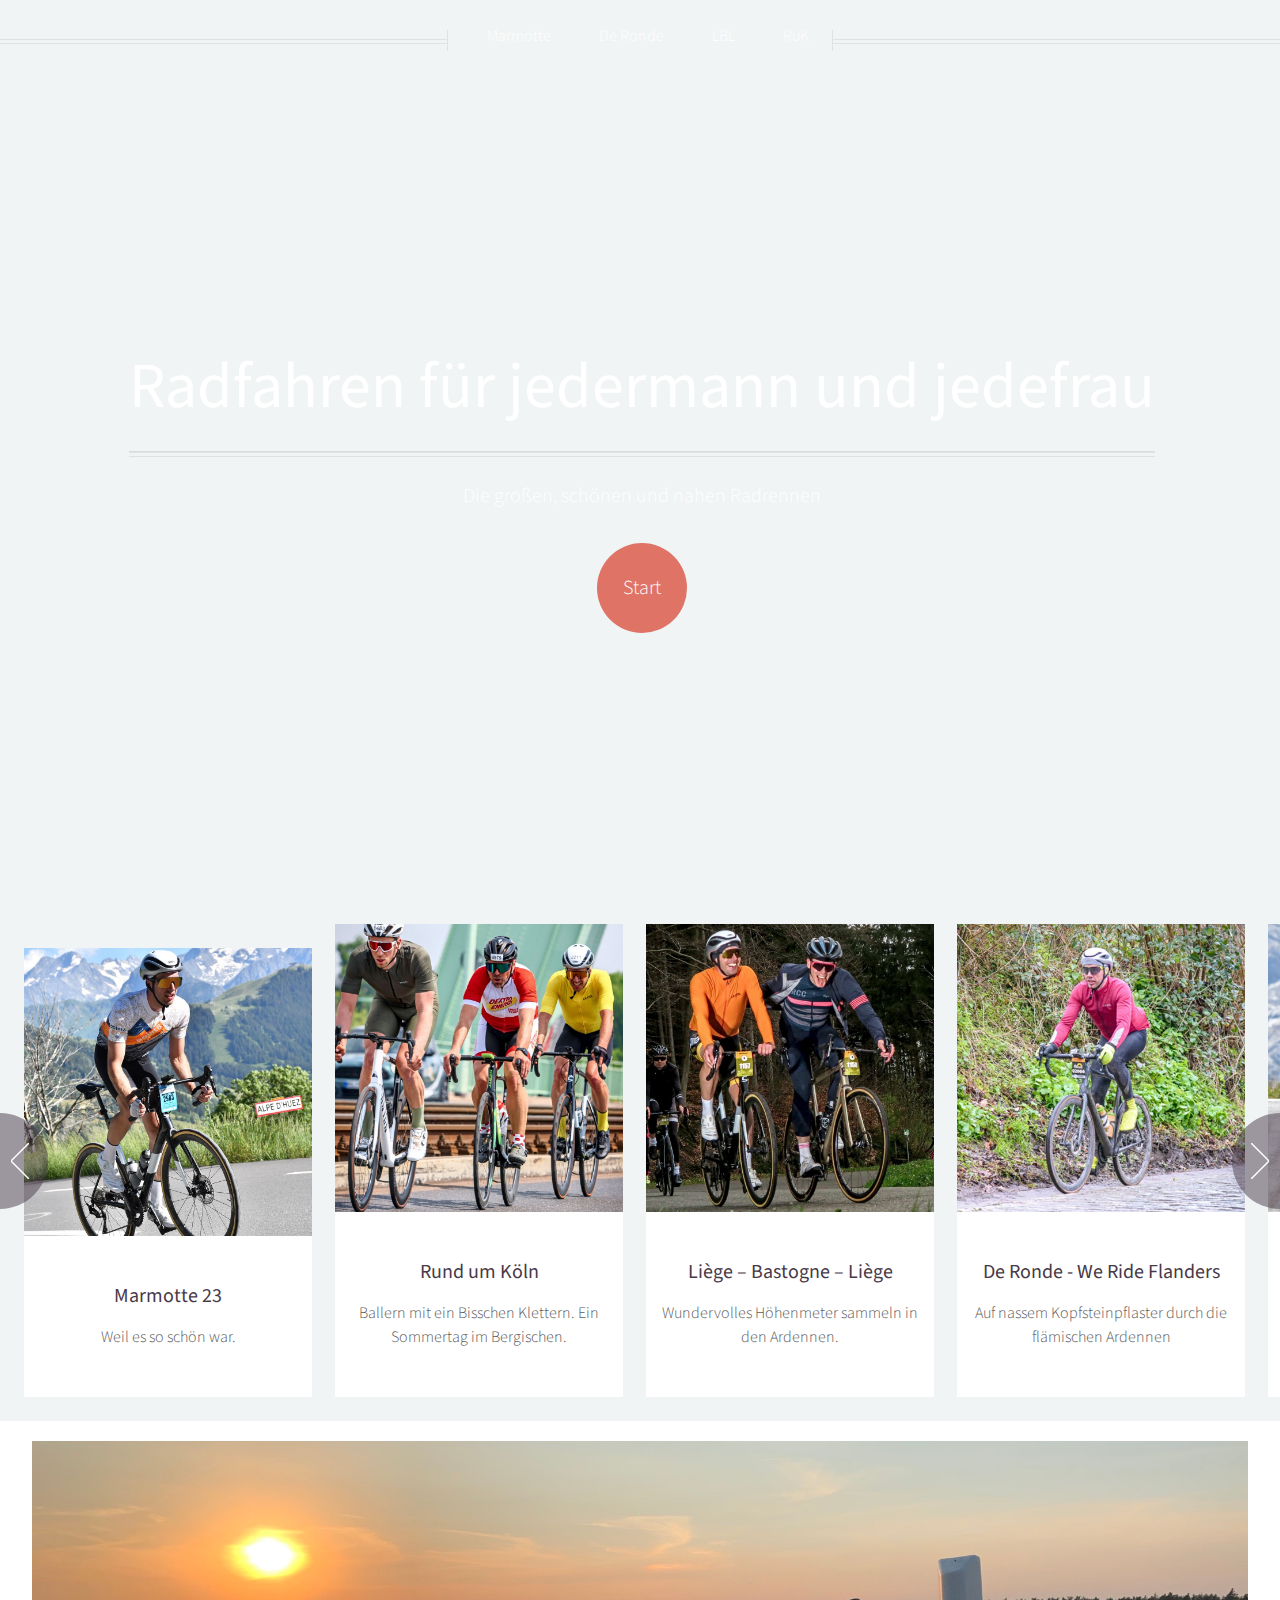
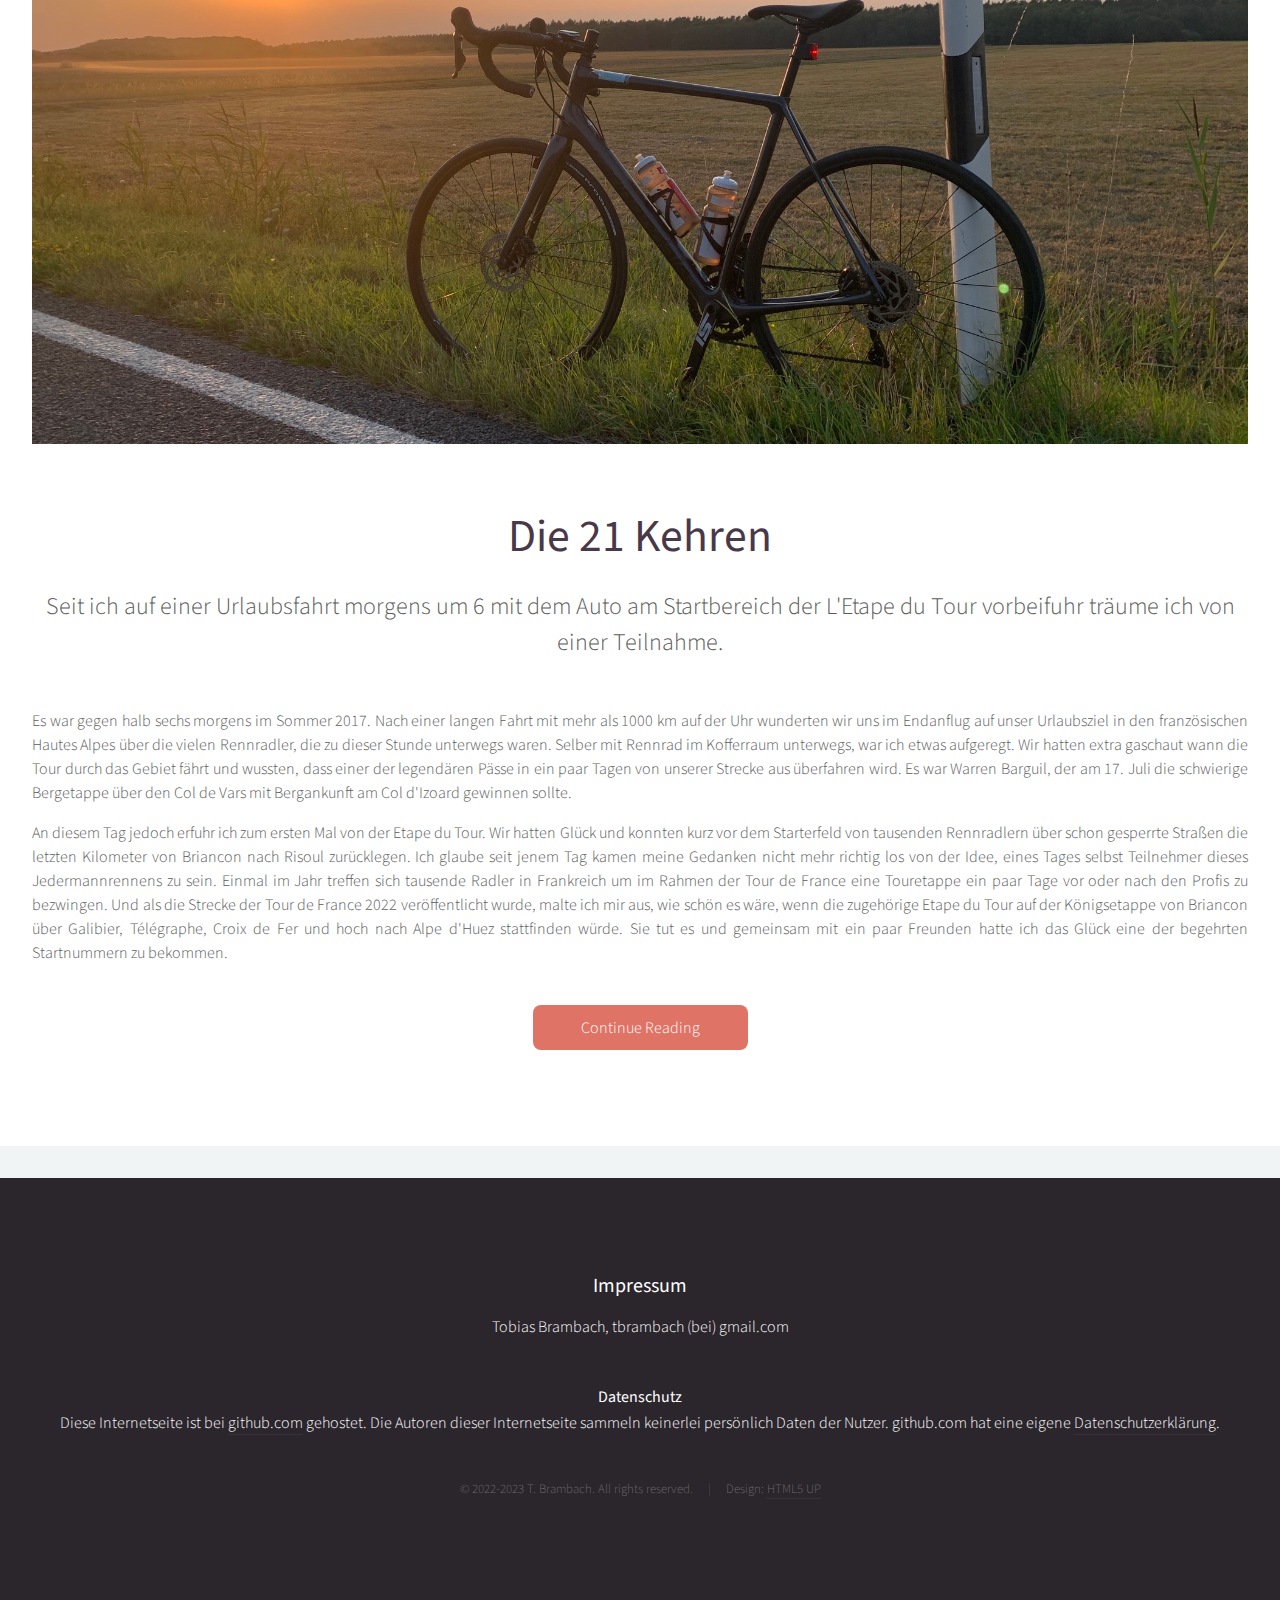
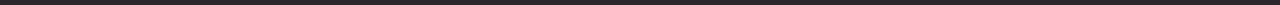
==== index.html @ 28d304b3 "merge" ====
<!DOCTYPE HTML>
<!--
	Helios by HTML5 UP
	html5up.net | @ajlkn
	Free for personal and commercial use under the CCA 3.0 license (html5up.net/license)
-->
<html>
	<head>
		<title>Radfahren für alle</title>
		<meta charset="utf-8" />
		<meta name="viewport" content="width=device-width, initial-scale=1, user-scalable=no" />
		<link rel="stylesheet" href="assets/css/main.css" />
		<noscript><link rel="stylesheet" href="assets/css/noscript.css" /></noscript>
		
	</head>
	<body class="homepage is-preload">
		<div id="page-wrapper">

			<!-- Header -->
				<div id="header">

					<!-- Inner -->
						<div class="inner">
							<header>
								<h1><a href="index.html" id="logo">Radfahren für jedermann und jedefrau</a></h1>
								<hr />
								<p>Die großen, schönen und nahen Radrennen</p>
							</header>
							<footer>
								<a href="#start" class="button circled scrolly">Start</a>
							</footer>
						</div>

					<!-- Nav -->
						<nav id="nav">
							<ul>
								<li><a href="marmotte23/index.html">Marmotte</a></li>
								<li><a href="ronde/index.html">De Ronde</a></li>
								<li><a href="liege/index.html">LBL</a></li>
								<li><a href="ruk/index.html">RuK</a></li>
								<!--
								<li><a href="marmotte/index.html">Marmotte 22</a></li>
								<li><a href="etape/index.html">Etape</a></li>
								<li><a href="msgiro/index.html">Münsterland</a></li>
								-->
							</ul>
						</nav>

				</div>

			<!-- Carousel -->
				<section class="carousel">
					<div class="reel">
            <nav id="start">
				<article>
					<a href="marmotte23/index.html" class="image featured"><img src="marmotte23/images/huez.jpg" alt="" /></a>
					<header>
						<h3><a href="marmotte23/index.html">Marmotte 23</a></h3>
					</header>
					<p>Weil es so schön war.</p>
				</article>
				<article>
					<a href="ruk/index.html" class="image featured"><img src="images/ruk.jpg" alt="" /></a>
					<header>
						<h3><a href="ruk/index.html">Rund um Köln</a></h3>
					</header>
					<p>Ballern mit ein Bisschen Klettern. Ein Sommertag im Bergischen.</p>
				</article>
				<article>
					<a href="liege/index.html" class="image featured"><img src="images/lbl.jpg" alt="" /></a>
					<header>
						<h3><a href="liege/index.html">Liège – Bastogne – Liège</a></h3>
					</header>
					<p>Wundervolles Höhenmeter sammeln in den Ardennen.</p>
				</article>
				<article>
					<a href="ronde/index.html" class="image featured"><img src="images/ronde.jpg" alt="" /></a>
					<header>
						<h3><a href="ronde/index.html">De Ronde - We Ride Flanders</a></h3>
					</header>
					<p>Auf nassem Kopfsteinpflaster durch die flämischen Ardennen</p>
				</article>
							
							
				<article>
					<a href="marmotte/index.html" class="image featured"><img src="images/marmotte.jpg" alt="" /></a>
					<header>
						<h3><a href="marmotte/index.html">Marmotte</a></h3>
					</header>
					<p>Eine spontane Idee. das Marmotte Granfondo Alpes</p>
				</article>
			
				<article>
					<a href="etape/index.html" class="image featured"><img src="images/etape.jpg" alt="" /></a>
					<header>
						<h3><a href="etape/index.html">Etape</a></h3>
					</header>
					<p>Die Etape du Tour 2022. Spuren legen für die Profis</p>
				</article>
			
				<article>
					<a href="msgiro/index.html" class="image featured"><img src="images/ms.jpg" alt="" /></a>
					<header>
						<h3><a href="msgiro/index.html">Münsterland Giro</a></h3>
					</header>
					<p>Muss man ja auch mal gemacht haben</p>
				</article>

				<article>
					<a href="#" class="image featured"><img src="images/diary.jpg" alt="" /></a>
					<header>
						<h3><a href="diary.html#latest">Tagebuch</a></h3>
					</header>
					<p>Der Stand der Vorbereitungen</p>
				</article>
            </nav>        	
					</div>
				</section>

			<!-- Main -->
			<!--
				<div class="wrapper style2">

					<article id="main" class="container special">
						<header>
							<h2><a href="#">Data Science</a></h2>
							<p>
								Daten sind spannend und beim Radfahren gibt es viele einfache Möglichkeiten sie zu erfassen. Von Tachos, GPS Computern, Power Metern und Herzfrequenzmessern, bis hin zu professionellen Geräten bei medizinischen Untersuchungen. Ein Versuch, spannende Themen aufzugreifen und ein sehr persönlicher Blick auf Daten, Leistung und Ernährung.
							</p>
							<div>                        
							<script src='plotly.min.js'></script>
							<script type="text/javascript">window.PlotlyConfig = {MathJaxConfig: 'local'};</script>
							<div id="9d76c3c9-17aa-46d5-b4a9-b65274efe53b" class="plotly-graph-div" style="height:calc(100vh); width:calc(50hw); justify-content:center"></div>
							<script src='marmotte_sim_small.js'></script>
							</div>
							
						</header>
						
					</article>

				</div>

				<section class="carousel">
					<div class="reel">
            <nav id="start">
				<article>
					<a href="ruk/index.html" class="image featured"><img src="images/ruk.jpg" alt="" /></a>
					<header>
						<h3><a href="ruk/index.html">Rund um Köln</a></h3>
					</header>
					<p>Ballern mit ein Bisschen Klettern. Ein Sommertag im Bergischen.</p>
				</article>
				<article>
					<a href="liege/index.html" class="image featured"><img src="images/lbl.jpg" alt="" /></a>
					<header>
						<h3><a href="liege/index.html">Liège – Bastogne – Liège</a></h3>
					</header>
					<p>Wundervolles Höhenmeter sammeln in den Ardennen.</p>
				</article>
				<article>
					<a href="ronde/index.html" class="image featured"><img src="images/ronde.jpg" alt="" /></a>
					<header>
						<h3><a href="ronde/index.html">De Ronde - We Ride Flanders</a></h3>
					</header>
					<p>Auf nassem Kopfsteinpflaster durch die flämischen Ardennen</p>
				</article>
							
							
				<article>
					<a href="marmotte/index.html" class="image featured"><img src="images/marmotte.jpg" alt="" /></a>
					<header>
						<h3><a href="marmotte/index.html">Marmotte</a></h3>
					</header>
					<p>Eine spontane Idee. das Marmotte Granfondo Alpes</p>
				</article>
            </nav>        	
					</div>
				</section>
			-->

				<div class="wrapper style2">

					<article id="main" class="container special">
						
						<header>
							<a href="#" class="image featured"><img src="images/art_21kurven.jpg" alt="" style="padding-top:20px"/></a>
							<h2><a href="#">Die 21 Kehren</a></h2>
							<p>
								Seit ich auf einer Urlaubsfahrt morgens um 6 mit dem Auto am Startbereich der L'Etape du Tour vorbeifuhr träume ich von einer Teilnahme.
							</p>
						</header>
						<p>
							Es war gegen halb sechs morgens im Sommer 2017. Nach einer langen Fahrt mit mehr als 1000 km auf der Uhr wunderten wir uns im Endanflug auf unser Urlaubsziel in den französischen Hautes Alpes über die vielen Rennradler, die zu dieser Stunde unterwegs waren. Selber mit Rennrad im Kofferraum unterwegs, war ich etwas aufgeregt. Wir hatten extra gaschaut wann die Tour durch das Gebiet fährt und wussten, dass einer der legendären Pässe in ein paar Tagen von unserer Strecke aus überfahren wird. Es war Warren Barguil, der am 17. Juli die schwierige Bergetappe über den Col de Vars mit Bergankunft am Col d'Izoard gewinnen sollte.
						</p><p>
							An diesem Tag jedoch erfuhr ich zum ersten Mal von der Etape du Tour. Wir hatten Glück und konnten kurz vor dem Starterfeld von tausenden Rennradlern über schon gesperrte Straßen die letzten Kilometer von Briancon nach Risoul zurücklegen. Ich glaube seit jenem Tag kamen meine Gedanken nicht mehr richtig los von der Idee, eines Tages selbst Teilnehmer dieses Jedermannrennens zu sein. Einmal im Jahr treffen sich tausende Radler in Frankreich um im Rahmen der Tour de France eine Touretappe ein paar Tage vor oder nach den Profis zu bezwingen. Und als die Strecke der Tour de France 2022 veröffentlicht wurde, malte ich mir aus, wie schön es wäre, wenn die zugehörige Etape du Tour auf der Königsetappe von Briancon über Galibier, Télégraphe, Croix de Fer und hoch nach Alpe d'Huez stattfinden würde. Sie tut es und gemeinsam mit ein paar Freunden hatte ich das Glück eine der begehrten Startnummern zu bekommen.
						</p>
						<footer>
							<a href="diary.html" class="button">Continue Reading</a>
						</footer>
					</article>

				</div>

			<!-- Features 
				<div class="wrapper style1">

					<section id="features" class="container special">
						<header>
							<h2>Partner</h2>
							<p>Wer mich hierbei unterstützt</p>
						</header>
						<div class="row">
							<article class="col-4 col-12-mobile special">
								<a href="#" class="image featured"><img src="images/pic07.jpg" alt="" /></a>
								<header>
									<h3><a href="#">Point 8</a></h3>
								</header>
								<p>
									Amet nullam fringilla nibh nulla convallis tique ante proin sociis accumsan lobortis. Auctor etiam
									porttitor phasellus tempus cubilia ultrices tempor sagittis. Nisl fermentum consequat integer interdum.
								</p>
							</article>
							<article class="col-4 col-12-mobile special">
								<a href="#" class="image featured"><img src="images/pic08.jpg" alt="" /></a>
								<header>
									<h3><a href="#">Ruhr Riders</a></h3>
								</header>
								<p>
									Amet nullam fringilla nibh nulla convallis tique ante proin sociis accumsan lobortis. Auctor etiam
									porttitor phasellus tempus cubilia ultrices tempor sagittis. Nisl fermentum consequat integer interdum.
								</p>
							</article>
							<article class="col-4 col-12-mobile special">
								<a href="#" class="image featured"><img src="images/pic09.jpg" alt="" /></a>
								<header>
									<h3><a href="#">owayo</a></h3>
								</header>
								<p>
									Amet nullam fringilla nibh nulla convallis tique ante proin sociis accumsan lobortis. Auctor etiam
									porttitor phasellus tempus cubilia ultrices tempor sagittis. Nisl fermentum consequat integer interdum.
								</p>
							</article>
						</div>
				-->
					</section>

				</div>

			<!-- Footer -->
				<div id="footer">
					<div class="container">
						<div class="row">
							<div class="col-12">

								<!-- Contact -->
									<section class="contact">
										<header>
											<h3>Impressum</h3>
										</header>
										<p>Tobias Brambach, tbrambach (bei) gmail.com</p>

										<h4>Datenschutz</h4>
										<p>Diese Internetseite ist bei <a href="github.com">github.com</a> gehostet. Die Autoren dieser Internetseite sammeln keinerlei persönlich Daten der Nutzer. github.com hat eine eigene <a href="https://docs.github.com/de/site-policy/privacy-policies/github-privacy-statement">Datenschutzerklärung</a>.</p>
									</section>

								<!-- Copyright -->
									<div class="copyright">
										<ul class="menu">
											<li>&copy; 2022-2023 T. Brambach. All rights reserved.</li><li>Design: <a href="http://html5up.net">HTML5 UP</a></li>
										</ul>
										
									</div>

							</div>

						</div>
					</div>
				</div>

		</div>
		<!-- Scripts -->
			<script src="assets/js/jquery.min.js"></script>
			<script src="assets/js/jquery.dropotron.min.js"></script>
			<script src="assets/js/jquery.scrolly.min.js"></script>
			<script src="assets/js/jquery.scrollex.min.js"></script>
			<script src="assets/js/browser.min.js"></script>
			<script src="assets/js/breakpoints.min.js"></script>
			<script src="assets/js/util.js"></script>
			<script src="assets/js/main.js"></script>
	</body>
</html>
---- assets/css/main.css ----
@import url("https://fonts.googleapis.com/css?family=Source+Sans+Pro:300,300italic,400,400italic,600");
@import url("fontawesome-all.min.css");

/*
	Helios by HTML5 UP
	html5up.net | @ajlkn
	Free for personal and commercial use under the CCA 3.0 license (html5up.net/license)
*/

html, body, div, span, applet, object,
iframe, h1, h2, h3, h4, h5, h6, p, blockquote,
pre, a, abbr, acronym, address, big, cite,
code, del, dfn, em, img, ins, kbd, q, s, samp,
small, strike, strong, sub, sup, tt, var, b,
u, i, center, dl, dt, dd, ol, ul, li, fieldset,
form, label, legend, table, caption, tbody,
tfoot, thead, tr, th, td, article, aside,
canvas, details, embed, figure, figcaption,
footer, header, hgroup, menu, nav, output, ruby,
section, summary, time, mark, audio, video {
	margin: 0;
	padding: 0;
	border: 0;
	font-size: 100%;
	font: inherit;
	vertical-align: baseline;}

article, aside, details, figcaption, figure,
footer, header, hgroup, menu, nav, section {
	display: block;}

body {
	line-height: 1;
}

ol, ul {
	list-style: none;
}

blockquote, q {
	quotes: none;
}

	blockquote:before, blockquote:after, q:before, q:after {
		content: '';
		content: none;
	}

table {
	border-collapse: collapse;
	border-spacing: 0;
}

body {
	-webkit-text-size-adjust: none;
}

mark {
	background-color: transparent;
	color: inherit;
}

input::-moz-focus-inner {
	border: 0;
	padding: 0;
}

input, select, textarea {
	-moz-appearance: none;
	-webkit-appearance: none;
	-ms-appearance: none;
	appearance: none;
}

/* Basic */

	html {
		box-sizing: border-box;
	}

	*, *:before, *:after {
		box-sizing: inherit;
	}

	body {
		background: #f0f4f4;
		color: #5b5b5b;
		font-size: 15pt;
		line-height: 1.85em;
		font-family: 'Source Sans Pro', sans-serif;
		font-weight: 300;
	}

		body.is-preload *, body.is-preload *:before, body.is-preload *:after {
			-moz-animation: none !important;
			-webkit-animation: none !important;
			-ms-animation: none !important;
			animation: none !important;
			-moz-transition: none !important;
			-webkit-transition: none !important;
			-ms-transition: none !important;
			transition: none !important;
		}

	input, textarea, select {
		font-size: 15pt;
		line-height: 1.85em;
		font-family: 'Source Sans Pro', sans-serif;
		font-weight: 300;
	}

	h1, h2, h3, h4, h5, h6 {
		font-weight: 400;
		color: #483949;
		line-height: 1.25em;
	}

	h1 a, h2 a, h3 a, h4 a, h5 a, h6 a {
		color: inherit;
		text-decoration: none;
		border-bottom-color: transparent;
	}

	h1 strong, h2 strong, h3 strong, h4 strong, h5 strong, h6 strong {
		font-weight: 600;
	}

	h2 {
		font-size: 2.85em;
	}

	h3 {
		font-size: 1.25em;
	}

	h4 {
		font-size: 1em;
		margin: 0 0 0.25em 0;
	}

	strong, b {
		font-weight: 400;
		color: #483949;
	}

	em, i {
		font-style: italic;
	}

	a {
		color: inherit;
		border-bottom: solid 1px rgba(128, 128, 128, 0.15);
		text-decoration: none;
		-moz-transition: background-color 0.35s ease-in-out, color 0.35s ease-in-out, border-bottom-color 0.35s ease-in-out;
		-webkit-transition: background-color 0.35s ease-in-out, color 0.35s ease-in-out, border-bottom-color 0.35s ease-in-out;
		-ms-transition: background-color 0.35s ease-in-out, color 0.35s ease-in-out, border-bottom-color 0.35s ease-in-out;
		transition: background-color 0.35s ease-in-out, color 0.35s ease-in-out, border-bottom-color 0.35s ease-in-out;
	}

		a:hover {
			color: #ef8376;
			border-bottom-color: transparent;
		}

	sub {
		position: relative;
		top: 0.5em;
		font-size: 0.8em;
	}

	sup {
		position: relative;
		top: -0.5em;
		font-size: 0.8em;
	}

	blockquote {
		border-left: solid 0.5em #ddd;
		padding: 1em 0 1em 2em;
		font-style: italic;
	}

	p, ul, ol, dl, table {
		margin-bottom: 1em;
	}

	p {
		text-align: justify;
	}

	br.clear {
		clear: both;
	}

	hr {
		position: relative;
		display: block;
		border: 0;
		top: 4.5em;
		margin-bottom: 9em;
		height: 6px;
		border-top: solid 1px rgba(128, 128, 128, 0.2);
		border-bottom: solid 1px rgba(128, 128, 128, 0.2);
	}

		hr:before, hr:after {
			content: '';
			position: absolute;
			top: -8px;
			display: block;
			width: 1px;
			height: 21px;
			background: rgba(128, 128, 128, 0.2);
		}

		hr:before {
			left: -1px;
		}

		hr:after {
			right: -1px;
		}

	.timestamp {
		color: rgba(128, 128, 128, 0.75);
		font-size: 0.8em;
	}

/* Container */

	.container {
		margin: 0 auto;
		max-width: 100%;
		width: 1400px;
	}

		@media screen and (max-width: 1680px) {

			.container {
				width: 1200px;
			}

		}

		@media screen and (max-width: 1280px) {

			.container {
				width: 100%;
			}

		}

		@media screen and (max-width: 960px) {

			.container {
				width: 100%;
			}

		}

		@media screen and (max-width: 840px) {

			.container {
				width: 100%;
			}

		}

		@media screen and (max-width: 736px) {

			.container {
				width: 100%;
			}

		}

/* Row */

	.row {
		display: flex;
		flex-wrap: wrap;
		box-sizing: border-box;
		align-items: stretch;
	}

		.row > * {
			box-sizing: border-box;
		}

		.row.gtr-uniform > * > :last-child {
			margin-bottom: 0;
		}

		.row.aln-left {
			justify-content: flex-start;
		}

		.row.aln-center {
			justify-content: center;
		}

		.row.aln-right {
			justify-content: flex-end;
		}

		.row.aln-top {
			align-items: flex-start;
		}

		.row.aln-middle {
			align-items: center;
		}

		.row.aln-bottom {
			align-items: flex-end;
		}

		.row > .imp {
			order: -1;
		}

		.row > .col-1 {
			width: 8.33333%;
		}

		.row > .off-1 {
			margin-left: 8.33333%;
		}

		.row > .col-2 {
			width: 16.66667%;
		}

		.row > .off-2 {
			margin-left: 16.66667%;
		}

		.row > .col-3 {
			width: 25%;
		}

		.row > .off-3 {
			margin-left: 25%;
		}

		.row > .col-4 {
			width: 33.33333%;
		}

		.row > .off-4 {
			margin-left: 33.33333%;
		}

		.row > .col-5 {
			width: 41.66667%;
		}

		.row > .off-5 {
			margin-left: 41.66667%;
		}

		.row > .col-6 {
			width: 50%;
		}

		.row > .off-6 {
			margin-left: 50%;
		}

		.row > .col-7 {
			width: 58.33333%;
		}

		.row > .off-7 {
			margin-left: 58.33333%;
		}

		.row > .col-8 {
			width: 66.66667%;
		}

		.row > .off-8 {
			margin-left: 66.66667%;
		}

		.row > .col-9 {
			width: 75%;
		}

		.row > .off-9 {
			margin-left: 75%;
		}

		.row > .col-10 {
			width: 83.33333%;
		}

		.row > .off-10 {
			margin-left: 83.33333%;
		}

		.row > .col-11 {
			width: 91.66667%;
		}

		.row > .off-11 {
			margin-left: 91.66667%;
		}

		.row > .col-12 {
			width: 100%;
		}

		.row > .off-12 {
			margin-left: 100%;
		}

		.row.gtr-0 {
			margin-top: 0px;
			margin-left: 0px;
		}

			.row.gtr-0 > * {
				padding: 0px 0 0 0px;
			}

			.row.gtr-0.gtr-uniform {
				margin-top: 0px;
			}

				.row.gtr-0.gtr-uniform > * {
					padding-top: 0px;
				}

		.row.gtr-25 {
			margin-top: -10px;
			margin-left: -10px;
		}

			.row.gtr-25 > * {
				padding: 10px 0 0 10px;
			}

			.row.gtr-25.gtr-uniform {
				margin-top: -10px;
			}

				.row.gtr-25.gtr-uniform > * {
					padding-top: 10px;
				}

		.row.gtr-50 {
			margin-top: -20px;
			margin-left: -20px;
		}

			.row.gtr-50 > * {
				padding: 20px 0 0 20px;
			}

			.row.gtr-50.gtr-uniform {
				margin-top: -20px;
			}

				.row.gtr-50.gtr-uniform > * {
					padding-top: 20px;
				}

		.row {
			margin-top: -40px;
			margin-left: -40px;
		}

			.row > * {
				padding: 40px 0 0 40px;
			}

			.row.gtr-uniform {
				margin-top: -40px;
			}

				.row.gtr-uniform > * {
					padding-top: 40px;
				}

		.row.gtr-150 {
			margin-top: -60px;
			margin-left: -60px;
		}

			.row.gtr-150 > * {
				padding: 60px 0 0 60px;
			}

			.row.gtr-150.gtr-uniform {
				margin-top: -60px;
			}

				.row.gtr-150.gtr-uniform > * {
					padding-top: 60px;
				}

		.row.gtr-200 {
			margin-top: -80px;
			margin-left: -80px;
		}

			.row.gtr-200 > * {
				padding: 80px 0 0 80px;
			}

			.row.gtr-200.gtr-uniform {
				margin-top: -80px;
			}

				.row.gtr-200.gtr-uniform > * {
					padding-top: 80px;
				}

		@media screen and (max-width: 1680px) {

			.row {
				display: flex;
				flex-wrap: wrap;
				box-sizing: border-box;
				align-items: stretch;
			}

				.row > * {
					box-sizing: border-box;
				}

				.row.gtr-uniform > * > :last-child {
					margin-bottom: 0;
				}

				.row.aln-left {
					justify-content: flex-start;
				}

				.row.aln-center {
					justify-content: center;
				}

				.row.aln-right {
					justify-content: flex-end;
				}

				.row.aln-top {
					align-items: flex-start;
				}

				.row.aln-middle {
					align-items: center;
				}

				.row.aln-bottom {
					align-items: flex-end;
				}

				.row > .imp-wide {
					order: -1;
				}

				.row > .col-1-wide {
					width: 8.33333%;
				}

				.row > .off-1-wide {
					margin-left: 8.33333%;
				}

				.row > .col-2-wide {
					width: 16.66667%;
				}

				.row > .off-2-wide {
					margin-left: 16.66667%;
				}

				.row > .col-3-wide {
					width: 25%;
				}

				.row > .off-3-wide {
					margin-left: 25%;
				}

				.row > .col-4-wide {
					width: 33.33333%;
				}

				.row > .off-4-wide {
					margin-left: 33.33333%;
				}

				.row > .col-5-wide {
					width: 41.66667%;
				}

				.row > .off-5-wide {
					margin-left: 41.66667%;
				}

				.row > .col-6-wide {
					width: 50%;
				}

				.row > .off-6-wide {
					margin-left: 50%;
				}

				.row > .col-7-wide {
					width: 58.33333%;
				}

				.row > .off-7-wide {
					margin-left: 58.33333%;
				}

				.row > .col-8-wide {
					width: 66.66667%;
				}

				.row > .off-8-wide {
					margin-left: 66.66667%;
				}

				.row > .col-9-wide {
					width: 75%;
				}

				.row > .off-9-wide {
					margin-left: 75%;
				}

				.row > .col-10-wide {
					width: 83.33333%;
				}

				.row > .off-10-wide {
					margin-left: 83.33333%;
				}

				.row > .col-11-wide {
					width: 91.66667%;
				}

				.row > .off-11-wide {
					margin-left: 91.66667%;
				}

				.row > .col-12-wide {
					width: 100%;
				}

				.row > .off-12-wide {
					margin-left: 100%;
				}

				.row.gtr-0 {
					margin-top: 0px;
					margin-left: 0px;
				}

					.row.gtr-0 > * {
						padding: 0px 0 0 0px;
					}

					.row.gtr-0.gtr-uniform {
						margin-top: 0px;
					}

						.row.gtr-0.gtr-uniform > * {
							padding-top: 0px;
						}

				.row.gtr-25 {
					margin-top: -10px;
					margin-left: -10px;
				}

					.row.gtr-25 > * {
						padding: 10px 0 0 10px;
					}

					.row.gtr-25.gtr-uniform {
						margin-top: -10px;
					}

						.row.gtr-25.gtr-uniform > * {
							padding-top: 10px;
						}

				.row.gtr-50 {
					margin-top: -20px;
					margin-left: -20px;
				}

					.row.gtr-50 > * {
						padding: 20px 0 0 20px;
					}

					.row.gtr-50.gtr-uniform {
						margin-top: -20px;
					}

						.row.gtr-50.gtr-uniform > * {
							padding-top: 20px;
						}

				.row {
					margin-top: -40px;
					margin-left: -40px;
				}

					.row > * {
						padding: 40px 0 0 40px;
					}

					.row.gtr-uniform {
						margin-top: -40px;
					}

						.row.gtr-uniform > * {
							padding-top: 40px;
						}

				.row.gtr-150 {
					margin-top: -60px;
					margin-left: -60px;
				}

					.row.gtr-150 > * {
						padding: 60px 0 0 60px;
					}

					.row.gtr-150.gtr-uniform {
						margin-top: -60px;
					}

						.row.gtr-150.gtr-uniform > * {
							padding-top: 60px;
						}

				.row.gtr-200 {
					margin-top: -80px;
					margin-left: -80px;
				}

					.row.gtr-200 > * {
						padding: 80px 0 0 80px;
					}

					.row.gtr-200.gtr-uniform {
						margin-top: -80px;
					}

						.row.gtr-200.gtr-uniform > * {
							padding-top: 80px;
						}

		}

		@media screen and (max-width: 1280px) {

			.row {
				display: flex;
				flex-wrap: wrap;
				box-sizing: border-box;
				align-items: stretch;
			}

				.row > * {
					box-sizing: border-box;
				}

				.row.gtr-uniform > * > :last-child {
					margin-bottom: 0;
				}

				.row.aln-left {
					justify-content: flex-start;
				}

				.row.aln-center {
					justify-content: center;
				}

				.row.aln-right {
					justify-content: flex-end;
				}

				.row.aln-top {
					align-items: flex-start;
				}

				.row.aln-middle {
					align-items: center;
				}

				.row.aln-bottom {
					align-items: flex-end;
				}

				.row > .imp-normal {
					order: -1;
				}

				.row > .col-1-normal {
					width: 8.33333%;
				}

				.row > .off-1-normal {
					margin-left: 8.33333%;
				}

				.row > .col-2-normal {
					width: 16.66667%;
				}

				.row > .off-2-normal {
					margin-left: 16.66667%;
				}

				.row > .col-3-normal {
					width: 25%;
				}

				.row > .off-3-normal {
					margin-left: 25%;
				}

				.row > .col-4-normal {
					width: 33.33333%;
				}

				.row > .off-4-normal {
					margin-left: 33.33333%;
				}

				.row > .col-5-normal {
					width: 41.66667%;
				}

				.row > .off-5-normal {
					margin-left: 41.66667%;
				}

				.row > .col-6-normal {
					width: 50%;
				}

				.row > .off-6-normal {
					margin-left: 50%;
				}

				.row > .col-7-normal {
					width: 58.33333%;
				}

				.row > .off-7-normal {
					margin-left: 58.33333%;
				}

				.row > .col-8-normal {
					width: 66.66667%;
				}

				.row > .off-8-normal {
					margin-left: 66.66667%;
				}

				.row > .col-9-normal {
					width: 75%;
				}

				.row > .off-9-normal {
					margin-left: 75%;
				}

				.row > .col-10-normal {
					width: 83.33333%;
				}

				.row > .off-10-normal {
					margin-left: 83.33333%;
				}

				.row > .col-11-normal {
					width: 91.66667%;
				}

				.row > .off-11-normal {
					margin-left: 91.66667%;
				}

				.row > .col-12-normal {
					width: 100%;
				}

				.row > .off-12-normal {
					margin-left: 100%;
				}

				.row.gtr-0 {
					margin-top: 0px;
					margin-left: 0px;
				}

					.row.gtr-0 > * {
						padding: 0px 0 0 0px;
					}

					.row.gtr-0.gtr-uniform {
						margin-top: 0px;
					}

						.row.gtr-0.gtr-uniform > * {
							padding-top: 0px;
						}

				.row.gtr-25 {
					margin-top: -9px;
					margin-left: -9px;
				}

					.row.gtr-25 > * {
						padding: 9px 0 0 9px;
					}

					.row.gtr-25.gtr-uniform {
						margin-top: -9px;
					}

						.row.gtr-25.gtr-uniform > * {
							padding-top: 9px;
						}

				.row.gtr-50 {
					margin-top: -18px;
					margin-left: -18px;
				}

					.row.gtr-50 > * {
						padding: 18px 0 0 18px;
					}

					.row.gtr-50.gtr-uniform {
						margin-top: -18px;
					}

						.row.gtr-50.gtr-uniform > * {
							padding-top: 18px;
						}

				.row {
					margin-top: -36px;
					margin-left: -36px;
				}

					.row > * {
						padding: 36px 0 0 36px;
					}

					.row.gtr-uniform {
						margin-top: -36px;
					}

						.row.gtr-uniform > * {
							padding-top: 36px;
						}

				.row.gtr-150 {
					margin-top: -54px;
					margin-left: -54px;
				}

					.row.gtr-150 > * {
						padding: 54px 0 0 54px;
					}

					.row.gtr-150.gtr-uniform {
						margin-top: -54px;
					}

						.row.gtr-150.gtr-uniform > * {
							padding-top: 54px;
						}

				.row.gtr-200 {
					margin-top: -72px;
					margin-left: -72px;
				}

					.row.gtr-200 > * {
						padding: 72px 0 0 72px;
					}

					.row.gtr-200.gtr-uniform {
						margin-top: -72px;
					}

						.row.gtr-200.gtr-uniform > * {
							padding-top: 72px;
						}

		}

		@media screen and (max-width: 960px) {

			.row {
				display: flex;
				flex-wrap: wrap;
				box-sizing: border-box;
				align-items: stretch;
			}

				.row > * {
					box-sizing: border-box;
				}

				.row.gtr-uniform > * > :last-child {
					margin-bottom: 0;
				}

				.row.aln-left {
					justify-content: flex-start;
				}

				.row.aln-center {
					justify-content: center;
				}

				.row.aln-right {
					justify-content: flex-end;
				}

				.row.aln-top {
					align-items: flex-start;
				}

				.row.aln-middle {
					align-items: center;
				}

				.row.aln-bottom {
					align-items: flex-end;
				}

				.row > .imp-narrow {
					order: -1;
				}

				.row > .col-1-narrow {
					width: 8.33333%;
				}

				.row > .off-1-narrow {
					margin-left: 8.33333%;
				}

				.row > .col-2-narrow {
					width: 16.66667%;
				}

				.row > .off-2-narrow {
					margin-left: 16.66667%;
				}

				.row > .col-3-narrow {
					width: 25%;
				}

				.row > .off-3-narrow {
					margin-left: 25%;
				}

				.row > .col-4-narrow {
					width: 33.33333%;
				}

				.row > .off-4-narrow {
					margin-left: 33.33333%;
				}

				.row > .col-5-narrow {
					width: 41.66667%;
				}

				.row > .off-5-narrow {
					margin-left: 41.66667%;
				}

				.row > .col-6-narrow {
					width: 50%;
				}

				.row > .off-6-narrow {
					margin-left: 50%;
				}

				.row > .col-7-narrow {
					width: 58.33333%;
				}

				.row > .off-7-narrow {
					margin-left: 58.33333%;
				}

				.row > .col-8-narrow {
					width: 66.66667%;
				}

				.row > .off-8-narrow {
					margin-left: 66.66667%;
				}

				.row > .col-9-narrow {
					width: 75%;
				}

				.row > .off-9-narrow {
					margin-left: 75%;
				}

				.row > .col-10-narrow {
					width: 83.33333%;
				}

				.row > .off-10-narrow {
					margin-left: 83.33333%;
				}

				.row > .col-11-narrow {
					width: 91.66667%;
				}

				.row > .off-11-narrow {
					margin-left: 91.66667%;
				}

				.row > .col-12-narrow {
					width: 100%;
				}

				.row > .off-12-narrow {
					margin-left: 100%;
				}

				.row.gtr-0 {
					margin-top: 0px;
					margin-left: 0px;
				}

					.row.gtr-0 > * {
						padding: 0px 0 0 0px;
					}

					.row.gtr-0.gtr-uniform {
						margin-top: 0px;
					}

						.row.gtr-0.gtr-uniform > * {
							padding-top: 0px;
						}

				.row.gtr-25 {
					margin-top: -8px;
					margin-left: -8px;
				}

					.row.gtr-25 > * {
						padding: 8px 0 0 8px;
					}

					.row.gtr-25.gtr-uniform {
						margin-top: -8px;
					}

						.row.gtr-25.gtr-uniform > * {
							padding-top: 8px;
						}

				.row.gtr-50 {
					margin-top: -16px;
					margin-left: -16px;
				}

					.row.gtr-50 > * {
						padding: 16px 0 0 16px;
					}

					.row.gtr-50.gtr-uniform {
						margin-top: -16px;
					}

						.row.gtr-50.gtr-uniform > * {
							padding-top: 16px;
						}

				.row {
					margin-top: -32px;
					margin-left: -32px;
				}

					.row > * {
						padding: 32px 0 0 32px;
					}

					.row.gtr-uniform {
						margin-top: -32px;
					}

						.row.gtr-uniform > * {
							padding-top: 32px;
						}

				.row.gtr-150 {
					margin-top: -48px;
					margin-left: -48px;
				}

					.row.gtr-150 > * {
						padding: 48px 0 0 48px;
					}

					.row.gtr-150.gtr-uniform {
						margin-top: -48px;
					}

						.row.gtr-150.gtr-uniform > * {
							padding-top: 48px;
						}

				.row.gtr-200 {
					margin-top: -64px;
					margin-left: -64px;
				}

					.row.gtr-200 > * {
						padding: 64px 0 0 64px;
					}

					.row.gtr-200.gtr-uniform {
						margin-top: -64px;
					}

						.row.gtr-200.gtr-uniform > * {
							padding-top: 64px;
						}

		}

		@media screen and (max-width: 840px) {

			.row {
				display: flex;
				flex-wrap: wrap;
				box-sizing: border-box;
				align-items: stretch;
			}

				.row > * {
					box-sizing: border-box;
				}

				.row.gtr-uniform > * > :last-child {
					margin-bottom: 0;
				}

				.row.aln-left {
					justify-content: flex-start;
				}

				.row.aln-center {
					justify-content: center;
				}

				.row.aln-right {
					justify-content: flex-end;
				}

				.row.aln-top {
					align-items: flex-start;
				}

				.row.aln-middle {
					align-items: center;
				}

				.row.aln-bottom {
					align-items: flex-end;
				}

				.row > .imp-narrower {
					order: -1;
				}

				.row > .col-1-narrower {
					width: 8.33333%;
				}

				.row > .off-1-narrower {
					margin-left: 8.33333%;
				}

				.row > .col-2-narrower {
					width: 16.66667%;
				}

				.row > .off-2-narrower {
					margin-left: 16.66667%;
				}

				.row > .col-3-narrower {
					width: 25%;
				}

				.row > .off-3-narrower {
					margin-left: 25%;
				}

				.row > .col-4-narrower {
					width: 33.33333%;
				}

				.row > .off-4-narrower {
					margin-left: 33.33333%;
				}

				.row > .col-5-narrower {
					width: 41.66667%;
				}

				.row > .off-5-narrower {
					margin-left: 41.66667%;
				}

				.row > .col-6-narrower {
					width: 50%;
				}

				.row > .off-6-narrower {
					margin-left: 50%;
				}

				.row > .col-7-narrower {
					width: 58.33333%;
				}

				.row > .off-7-narrower {
					margin-left: 58.33333%;
				}

				.row > .col-8-narrower {
					width: 66.66667%;
				}

				.row > .off-8-narrower {
					margin-left: 66.66667%;
				}

				.row > .col-9-narrower {
					width: 75%;
				}

				.row > .off-9-narrower {
					margin-left: 75%;
				}

				.row > .col-10-narrower {
					width: 83.33333%;
				}

				.row > .off-10-narrower {
					margin-left: 83.33333%;
				}

				.row > .col-11-narrower {
					width: 91.66667%;
				}

				.row > .off-11-narrower {
					margin-left: 91.66667%;
				}

				.row > .col-12-narrower {
					width: 100%;
				}

				.row > .off-12-narrower {
					margin-left: 100%;
				}

				.row.gtr-0 {
					margin-top: 0px;
					margin-left: 0px;
				}

					.row.gtr-0 > * {
						padding: 0px 0 0 0px;
					}

					.row.gtr-0.gtr-uniform {
						margin-top: 0px;
					}

						.row.gtr-0.gtr-uniform > * {
							padding-top: 0px;
						}

				.row.gtr-25 {
					margin-top: -8px;
					margin-left: -8px;
				}

					.row.gtr-25 > * {
						padding: 8px 0 0 8px;
					}

					.row.gtr-25.gtr-uniform {
						margin-top: -8px;
					}

						.row.gtr-25.gtr-uniform > * {
							padding-top: 8px;
						}

				.row.gtr-50 {
					margin-top: -16px;
					margin-left: -16px;
				}

					.row.gtr-50 > * {
						padding: 16px 0 0 16px;
					}

					.row.gtr-50.gtr-uniform {
						margin-top: -16px;
					}

						.row.gtr-50.gtr-uniform > * {
							padding-top: 16px;
						}

				.row {
					margin-top: -32px;
					margin-left: -32px;
				}

					.row > * {
						padding: 32px 0 0 32px;
					}

					.row.gtr-uniform {
						margin-top: -32px;
					}

						.row.gtr-uniform > * {
							padding-top: 32px;
						}

				.row.gtr-150 {
					margin-top: -48px;
					margin-left: -48px;
				}

					.row.gtr-150 > * {
						padding: 48px 0 0 48px;
					}

					.row.gtr-150.gtr-uniform {
						margin-top: -48px;
					}

						.row.gtr-150.gtr-uniform > * {
							padding-top: 48px;
						}

				.row.gtr-200 {
					margin-top: -64px;
					margin-left: -64px;
				}

					.row.gtr-200 > * {
						padding: 64px 0 0 64px;
					}

					.row.gtr-200.gtr-uniform {
						margin-top: -64px;
					}

						.row.gtr-200.gtr-uniform > * {
							padding-top: 64px;
						}

		}

		@media screen and (max-width: 736px) {

			.row {
				display: flex;
				flex-wrap: wrap;
				box-sizing: border-box;
				align-items: stretch;
			}

				.row > * {
					box-sizing: border-box;
				}

				.row.gtr-uniform > * > :last-child {
					margin-bottom: 0;
				}

				.row.aln-left {
					justify-content: flex-start;
				}

				.row.aln-center {
					justify-content: center;
				}

				.row.aln-right {
					justify-content: flex-end;
				}

				.row.aln-top {
					align-items: flex-start;
				}

				.row.aln-middle {
					align-items: center;
				}

				.row.aln-bottom {
					align-items: flex-end;
				}

				.row > .imp-mobile {
					order: -1;
				}

				.row > .col-1-mobile {
					width: 8.33333%;
				}

				.row > .off-1-mobile {
					margin-left: 8.33333%;
				}

				.row > .col-2-mobile {
					width: 16.66667%;
				}

				.row > .off-2-mobile {
					margin-left: 16.66667%;
				}

				.row > .col-3-mobile {
					width: 25%;
				}

				.row > .off-3-mobile {
					margin-left: 25%;
				}

				.row > .col-4-mobile {
					width: 33.33333%;
				}

				.row > .off-4-mobile {
					margin-left: 33.33333%;
				}

				.row > .col-5-mobile {
					width: 41.66667%;
				}

				.row > .off-5-mobile {
					margin-left: 41.66667%;
				}

				.row > .col-6-mobile {
					width: 50%;
				}

				.row > .off-6-mobile {
					margin-left: 50%;
				}

				.row > .col-7-mobile {
					width: 58.33333%;
				}

				.row > .off-7-mobile {
					margin-left: 58.33333%;
				}

				.row > .col-8-mobile {
					width: 66.66667%;
				}

				.row > .off-8-mobile {
					margin-left: 66.66667%;
				}

				.row > .col-9-mobile {
					width: 75%;
				}

				.row > .off-9-mobile {
					margin-left: 75%;
				}

				.row > .col-10-mobile {
					width: 83.33333%;
				}

				.row > .off-10-mobile {
					margin-left: 83.33333%;
				}

				.row > .col-11-mobile {
					width: 91.66667%;
				}

				.row > .off-11-mobile {
					margin-left: 91.66667%;
				}

				.row > .col-12-mobile {
					width: 100%;
				}

				.row > .off-12-mobile {
					margin-left: 100%;
				}

				.row.gtr-0 {
					margin-top: 0px;
					margin-left: 0px;
				}

					.row.gtr-0 > * {
						padding: 0px 0 0 0px;
					}

					.row.gtr-0.gtr-uniform {
						margin-top: 0px;
					}

						.row.gtr-0.gtr-uniform > * {
							padding-top: 0px;
						}

				.row.gtr-25 {
					margin-top: -5px;
					margin-left: -5px;
				}

					.row.gtr-25 > * {
						padding: 5px 0 0 5px;
					}

					.row.gtr-25.gtr-uniform {
						margin-top: -5px;
					}

						.row.gtr-25.gtr-uniform > * {
							padding-top: 5px;
						}

				.row.gtr-50 {
					margin-top: -10px;
					margin-left: -10px;
				}

					.row.gtr-50 > * {
						padding: 10px 0 0 10px;
					}

					.row.gtr-50.gtr-uniform {
						margin-top: -10px;
					}

						.row.gtr-50.gtr-uniform > * {
							padding-top: 10px;
						}

				.row {
					margin-top: -20px;
					margin-left: -20px;
				}

					.row > * {
						padding: 20px 0 0 20px;
					}

					.row.gtr-uniform {
						margin-top: -20px;
					}

						.row.gtr-uniform > * {
							padding-top: 20px;
						}

				.row.gtr-150 {
					margin-top: -30px;
					margin-left: -30px;
				}

					.row.gtr-150 > * {
						padding: 30px 0 0 30px;
					}

					.row.gtr-150.gtr-uniform {
						margin-top: -30px;
					}

						.row.gtr-150.gtr-uniform > * {
							padding-top: 30px;
						}

				.row.gtr-200 {
					margin-top: -40px;
					margin-left: -40px;
				}

					.row.gtr-200 > * {
						padding: 40px 0 0 40px;
					}

					.row.gtr-200.gtr-uniform {
						margin-top: -40px;
					}

						.row.gtr-200.gtr-uniform > * {
							padding-top: 40px;
						}

		}

/* Sections/Article */

	section, article {
		margin-bottom: 3em;
	}

		section > :last-child, section:last-child, article > :last-child, article:last-child {
			margin-bottom: 0;
		}

		section.special > header, section.special > footer, article.special > header, article.special > footer {
			text-align: center;
		}

	.row > section, .row > article {
		margin-bottom: 0;
	}

	header {
		margin: 0 0 1em 0;
	}

		header > p {
			display: block;
			font-size: 1.5em;
			margin: 1em 0 2em 0;
			line-height: 1.5em;
			text-align: inherit;
		}

	footer {
		margin: 2.5em 0 0 0;
	}

/* Image */

	.image {
		position: relative;
		display: inline-block;
		border: 0;
		outline: 0;
	}

		.image img {
			display: block;
			width: 100%;
		}

		.image.fit {
			display: block;
			width: 100%;
		}

		.image.featured {
			display: block;
			width: 100%;
			margin: 0 0 4em 0;
		}

		.image.left {
			float: left;
			margin: 0 2em 2em 0;
		}

		.image.centered {
			display: block;
			margin: 0 0 2em 0;
		}

			.image.centered img {
				margin: 0 auto;
				width: auto;
			}

/* List */

	ul {
		list-style: disc;
		padding-left: 1em;
	}

		ul li {
			padding-left: 0.5em;
		}

	ol {
		list-style: decimal;
		padding-left: 1.25em;
	}

		ol li {
			padding-left: 0.25em;
		}

/* Actions */

	ul.actions {
		margin: 3em 0 0 0;
		list-style: none;
		padding-left: 0;
	}

		form ul.actions {
			margin-top: 0;
		}

		ul.actions li {
			display: inline-block;
			margin: 0 0.75em 0 0.75em;
			padding-left: 0;
		}

			ul.actions li:first-child {
				margin-left: 0;
			}

			ul.actions li:last-child {
				margin-right: 0;
			}

/* Divided */

	ul.divided {
		list-style: none;
		padding-left: 0;
	}

		ul.divided li {
			border-top: solid 1px rgba(128, 128, 128, 0.2);
			padding-top: 1.5em;
			margin-top: 1.5em;
			padding-left: 0;
		}

			ul.divided li:first-child {
				border-top: 0;
				padding-top: 0;
				margin-top: 0;
			}

/* Menu */

	ul.menu {
		height: 1em;
		line-height: 1em;
		list-style: none;
		padding-left: 0;
	}

		ul.menu li {
			display: inline-block;
			border-left: solid 1px rgba(128, 128, 128, 0.2);
			padding-left: 1.25em;
			margin-left: 1.25em;
		}

			ul.menu li:first-child {
				border-left: 0;
				padding-left: 0;
				margin-left: 0;
			}

/* Icons */

	ul.icons {
		position: relative;
		background: rgba(128, 128, 128, 0.05);
		border-radius: 4em;
		display: inline-block;
		padding: 0.35em 0.75em 0.35em 0.75em;
		font-size: 1.25em;
		cursor: default;
		list-style: none;
	}

		ul.icons li {
			display: inline-block;
			padding-left: 0;
		}

			ul.icons li a {
				display: inline-block;
				background: none;
				width: 2.5em;
				height: 2.5em;
				line-height: 2.5em;
				text-align: center;
				border-radius: 100%;
				border: 0;
				color: inherit;
			}

				ul.icons li a:hover {
					color: #ef8376;
				}

/* Form */

	form label {
		display: block;
		font-weight: 400;
		color: #483949;
		margin: 0 0 1em 0;
	}

	form input[type="text"],
	form input[type="email"],
	form input[type="password"],
	form select,
	form textarea {
		-webkit-appearance: none;
		display: block;
		border: 0;
		background: #fafafa;
		width: 100%;
		border-radius: 0.5em;
		border: solid 1px #E5E5E5;
		padding: 1em;
		-moz-transition: background-color 0.35s ease-in-out, border-color 0.35s ease-in-out;
		-webkit-transition: background-color 0.35s ease-in-out, border-color 0.35s ease-in-out;
		-ms-transition: background-color 0.35s ease-in-out, border-color 0.35s ease-in-out;
		transition: background-color 0.35s ease-in-out, border-color 0.35s ease-in-out;
	}

		form input[type="text"]:focus,
		form input[type="email"]:focus,
		form input[type="password"]:focus,
		form select:focus,
		form textarea:focus {
			background: #fff;
			border-color: #df7366;
		}

	form input[type="text"],
	form input[type="email"],
	form input[type="password"],
	form select {
		line-height: 1em;
	}

	form textarea {
		min-height: 9em;
	}

	form ::-webkit-input-placeholder {
		color: #555 !important;
	}

	form :-moz-placeholder {
		color: #555 !important;
	}

	form ::-moz-placeholder {
		color: #555 !important;
	}

	form :-ms-input-placeholder {
		color: #555 !important;
	}

	form ::-moz-focus-inner {
		border: 0;
	}

/* Table */

	table {
		width: 100%;
	}

		table.default {
			width: 100%;
		}

			table.default tbody tr {
				border-top: solid 1px #e5e5e5;
			}

				table.default tbody tr:first-child {
					border-top: 0;
				}

				table.default tbody tr:nth-child(2n+1) {
					background: #fafafa;
				}

			table.default td {
				padding: 0.5em 1em 0.5em 1em;
			}

			table.default th {
				text-align: left;
				font-weight: 400;
				padding: 0.5em 1em 0.5em 1em;
			}

			table.default thead {
				border-bottom: solid 2px #e5e5e5;
			}

			table.default tfoot {
				border-top: solid 2px #e5e5e5;
			}

/* Button */

	input[type="button"],
	input[type="submit"],
	input[type="reset"],
	button,
	.button {
		position: relative;
		display: inline-block;
		background: #df7366;
		color: #fff;
		text-align: center;
		border-radius: 0.5em;
		text-decoration: none;
		padding: 0.65em 3em 0.65em 3em;
		border: 0;
		cursor: pointer;
		outline: 0;
		font-weight: 300;
		-moz-transition: background-color 0.35s ease-in-out, color 0.35s ease-in-out, border-bottom-color 0.35s ease-in-out;
		-webkit-transition: background-color 0.35s ease-in-out, color 0.35s ease-in-out, border-bottom-color 0.35s ease-in-out;
		-ms-transition: background-color 0.35s ease-in-out, color 0.35s ease-in-out, border-bottom-color 0.35s ease-in-out;
		transition: background-color 0.35s ease-in-out, color 0.35s ease-in-out, border-bottom-color 0.35s ease-in-out;
	}

		input[type="button"]:hover,
		input[type="submit"]:hover,
		input[type="reset"]:hover,
		button:hover,
		.button:hover {
			color: #fff;
			background: #ef8376;
		}

		input[type="button"].alt,
		input[type="submit"].alt,
		input[type="reset"].alt,
		button.alt,
		.button.alt {
			background: #2B252C;
		}

			input[type="button"].alt:hover,
			input[type="submit"].alt:hover,
			input[type="reset"].alt:hover,
			button.alt:hover,
			.button.alt:hover {
				background: #3B353C;
			}

/* Post */

	.post.stub {
		text-align: center;
	}

		.post.stub header {
			margin: 0;
		}

/* Icons */

	.icon {
		text-decoration: none;
		text-decoration: none;
	}

		.icon:before {
			-moz-osx-font-smoothing: grayscale;
			-webkit-font-smoothing: antialiased;
			display: inline-block;
			font-style: normal;
			font-variant: normal;
			text-rendering: auto;
			line-height: 1;
			text-transform: none !important;
			font-family: 'Font Awesome 5 Free';
			font-weight: 400;
		}

		.icon:before {
			line-height: inherit;
			font-size: 1.25em;
		}

		.icon > .label {
			display: none;
		}

		.icon.solid:before {
			font-weight: 900;
		}

		.icon.brands:before {
			font-family: 'Font Awesome 5 Brands';
		}

		.icon.circled {
			position: relative;
			display: inline-block;
			background: #2b252c;
			color: #fff;
			border-radius: 100%;
			width: 3em;
			height: 3em;
			line-height: 3em;
			text-align: center;
			font-size: 1.25em;
		}

			header .icon.circled {
				margin: 0 0 2em 0;
			}

/* Wrapper */

	.wrapper {
		background: #fff;
		margin: 0 0 2em 0;
		padding: 6em 0 6em 0;
	}

		.wrapper.style2 {
			padding-top: 0;
		}

/* Header */

	#header {
		position: relative;
		background-image: url("../../images/header.jpg");
		background-size: cover;
		background-position: center center;
		background-attachment: fixed;
		color: #fff;
		text-align: center;
		padding: 7.5em 0 2em 0;
		cursor: default;
	}

		#header:before {
			content: '';
			display: inline-block;
			vertical-align: middle;
			height: 100%;
		}

		#header .inner {
			position: relative;
			z-index: 1;
			margin: 0;
			display: inline-block;
			vertical-align: middle;
		}

		#header header {
			display: inline-block;
		}

			#header header > p {
				font-size: 1.25em;
				margin: 0;
			}

		#header h1 {
			color: #fff;
			font-size: 3em;
			line-height: 1em;
		}

			#header h1 a {
				color: inherit;
			}

		#header .button {
			display: inline-block;
			border-radius: 100%;
			width: 4.5em;
			height: 4.5em;
			line-height: 4.5em;
			text-align: center;
			font-size: 1.25em;
			padding: 0;
		}

		#header hr {
			top: 1.5em;
			margin-bottom: 3em;
			border-bottom-color: rgba(192, 192, 192, 0.35);
			box-shadow: inset 0 1px 0 0 rgba(192, 192, 192, 0.35);
		}

			#header hr:before, #header hr:after {
				background: rgba(192, 192, 192, 0.35);
			}

		#header footer {
			margin: 1em 0 0 0;
		}

	body.homepage #header {
		height: 100vh;
		min-height: 40em;
	}

		body.homepage #header h1 {
			font-size: 4em;
		}

		body.homepage #header:after {
			content: '';
			background: #1C0920;
			display: block;
			position: absolute;
			left: 0;
			top: 0;
			width: 100%;
			height: 100%;
			opacity: 0;
			-moz-transition: opacity 2.5s ease-in-out;
			-webkit-transition: opacity 2.5s ease-in-out;
			-ms-transition: opacity 2.5s ease-in-out;
			transition: opacity 2.5s ease-in-out;
			-moz-transition-delay: 0.5s;
			-webkit-transition-delay: 0.5s;
			-ms-transition-delay: 0.5s;
			transition-delay: 0.5s;
		}

	body.homepage.is-preload #header:after {
		opacity: 1;
	}

/* Nav */

	#nav {
		position: absolute;
		top: 0;
		left: 0;
		width: 100%;
		text-align: center;
		padding: 1.5em 0 1.5em 0;
		z-index: 1;
		overflow: hidden;
	}

		#nav > ul {
			line-height: 0px;
			position: relative;
			display: inline-block;
			margin: 0;
			height: 21px;
			border-left: solid 1px rgba(192, 192, 192, 0.35);
			border-right: solid 1px rgba(192, 192, 192, 0.35);
		}

			#nav > ul:before, #nav > ul:after {
				content: '';
				display: block;
				width: 300%;
				position: absolute;
				top: 50%;
				margin-top: -2px;
				height: 5px;
				border-top: solid 1px rgba(192, 192, 192, 0.35);
				border-bottom: solid 1px rgba(192, 192, 192, 0.35);
			}

			#nav > ul:before {
				left: 100%;
				margin-left: 1px;
			}

			#nav > ul:after {
				right: 100%;
				margin-right: 1px;
			}

			#nav > ul > li {
				display: inline-block;
				margin: -9px 0.5em 0 0.5em;
				border-radius: 0.5em;
				padding: 0.85em;
				border: solid 1px transparent;
				-moz-transition: color 0.35s ease-in-out, border-color 0.35s ease-in-out;
				-webkit-transition: color 0.35s ease-in-out, border-color 0.35s ease-in-out;
				-ms-transition: color 0.35s ease-in-out, border-color 0.35s ease-in-out;
				transition: color 0.35s ease-in-out, border-color 0.35s ease-in-out;
			}

				#nav > ul > li.active {
					border-color: rgba(192, 192, 192, 0.35);
				}

				#nav > ul > li > a, #nav > ul > li > span {
					display: block;
					color: inherit;
					text-decoration: none;
					border: 0;
					outline: 0;
				}

				#nav > ul > li > ul {
					display: none;
				}

	.dropotron {
		background: rgba(255, 255, 255, 0.975);
		padding: 1em 1.25em 1em 1.25em;
		line-height: 1em;
		height: auto;
		text-align: left;
		border-radius: 0.5em;
		box-shadow: 0 0.15em 0.25em 0 rgba(0, 0, 0, 0.25);
		min-width: 12em;
		margin-top: -1em;
		list-style: none;
	}

		.dropotron li {
			border-top: solid 1px rgba(128, 128, 128, 0.2);
			color: #5b5b5b;
			padding-left: 0;
		}

			.dropotron li:first-child {
				border-top: 0;
			}

			.dropotron li:hover {
				color: #ef8376;
			}

			.dropotron li a, .dropotron li span {
				display: block;
				border: 0;
				padding: 0.5em 0 0.5em 0;
				-moz-transition: color 0.35s ease-in-out;
				-webkit-transition: color 0.35s ease-in-out;
				-ms-transition: color 0.35s ease-in-out;
				transition: color 0.35s ease-in-out;
			}

		.dropotron.level-0 {
			margin-top: 2em;
			font-size: 0.9em;
		}

			.dropotron.level-0:before {
				content: '';
				position: absolute;
				left: 50%;
				top: -0.7em;
				margin-left: -0.75em;
				border-bottom: solid 0.75em rgba(255, 255, 255, 0.975);
				border-left: solid 0.75em rgba(64, 64, 64, 0);
				border-right: solid 0.75em rgba(64, 64, 64, 0);
			}

/* Banner */

	#banner {
		background: #fff;
		text-align: center;
		padding: 4.5em 0 4.5em 0;
		margin-bottom: 0;
	}

		#banner header > p {
			margin-bottom: 0;
		}

/* Content */

	#content > hr {
		top: 3em;
		margin-bottom: 6em;
	}

	#content > section {
		margin-bottom: 0;
	}

/* Sidebar */

	#sidebar > hr {
		top: 3em;
		margin-bottom: 6em;
	}

		#sidebar > hr.first {
			display: none;
		}

	#sidebar > section {
		margin-bottom: 0;
	}

/* Main */

	#main {
		margin-bottom: 0;
	}

		#main section:first-of-type {
			padding-top: 2em;
		}

/* Footer */

	#footer {
		position: relative;
		overflow: hidden;
		padding: 6em 0 6em 0;
		background: #2b252c;
		color: #fff;
	}

		#footer .icon.circled {
			background: #fff;
			color: #2b252c;
		}

		#footer header {
			text-align: center;
			cursor: default;
		}

		#footer h2, #footer h3, #footer h4, #footer h5, #footer h6 {
			color: #fff;
		}

		#footer .contact {
			text-align: center;
		}

			#footer .contact p {
				text-align: center;
				margin: 0 0 3em 0;
			}

		#footer .copyright {
			text-align: center;
			color: rgba(128, 128, 128, 0.75);
			font-size: 0.8em;
			cursor: default;
		}

			#footer .copyright a {
				color: rgba(128, 128, 128, 0.75);
			}

				#footer .copyright a:hover {
					color: rgba(212, 212, 212, 0.85);
				}

/* Carousel */

	.carousel {
		position: relative;
		overflow: hidden;
		padding: 2em 0 2em 0;
		margin-bottom: 0;
	}

		.carousel .forward, .carousel .backward {
			position: absolute;
			top: 50%;
			width: 6em;
			height: 12em;
			margin-top: -6em;
			cursor: pointer;
		}

			.carousel .forward:before, .carousel .backward:before {
				content: '';
				display: block;
				width: 6em;
				height: 6em;
				border-radius: 100%;
				background-color: rgba(72, 57, 73, 0.5);
				position: absolute;
				top: 50%;
				margin-top: -3em;
				-moz-transition: background-color 0.35s ease-in-out;
				-webkit-transition: background-color 0.35s ease-in-out;
				-o-transition: background-color 0.35s ease-in-out;
				-ms-transition: background-color 0.35s ease-in-out;
				transition: background-color 0.35s ease-in-out;
				-webkit-backface-visibility: hidden;
			}

			.carousel .forward:after, .carousel .backward:after {
				content: '';
				width: 3em;
				height: 3em;
				position: absolute;
				top: 50%;
				margin: -1.5em 0 0 0;
				background: url("images/arrow.svg") no-repeat center center;
			}

			.carousel .forward:hover:before, .carousel .backward:hover:before {
				background-color: rgba(239, 131, 118, 0.75);
			}

		.carousel .forward {
			right: 0;
		}

			.carousel .forward:before {
				right: -3em;
			}

			.carousel .forward:after {
				right: -0.25em;
			}

		.carousel .backward {
			left: 0;
		}

			.carousel .backward:before {
				left: -3em;
			}

			.carousel .backward:after {
				left: -0.25em;
				-moz-transform: scaleX(-1);
				-webkit-transform: scaleX(-1);
				-ms-transform: scaleX(-1);
				transform: scaleX(-1);
			}

		.carousel .reel {
			white-space: nowrap;
			position: relative;
			-webkit-overflow-scrolling: touch;
			padding: 0 2em 0 2em;
		}

		.carousel article {
			display: inline-block;
			width: 18em;
			background: #fff;
			text-align: center;
			padding: 0 1em 3em 1em;
			margin: 0 2em 0 0;
			white-space: normal;
			opacity: 1.0;
			-moz-transition: opacity 0.75s ease-in-out;
			-webkit-transition: opacity 0.75s ease-in-out;
			-ms-transition: opacity 0.75s ease-in-out;
			transition: opacity 0.75s ease-in-out;
		}

			.carousel article.loading {
				opacity: 0;
			}

			.carousel article .image {
				position: relative;
				left: -1em;
				top: 0;
				width: auto;
				margin-right: -2em;
				margin-bottom: 3em;
			}

			.carousel article p {
				text-align: center;
			}

/* Wide */

	@media screen and (max-width: 1680px) {

		/* Basic */

			body, input, textarea, select {
				font-size: 14pt;
				line-height: 1.75em;
			}

		/* Carousel */

			.carousel {
				padding: 1.5em 0 1.5em 0;
			}

				.carousel .reel {
					padding: 0 1.5em 0 1.5em;
				}

				.carousel article {
					width: 18em;
					margin: 0 1.25em 0 0;
				}

	}

/* Normal */

	@media screen and (max-width: 1280px) {

		/* Basic */

			body, input, textarea, select {
				font-size: 12pt;
				line-height: 1.5em;
			}

		/* Wrapper */

			.wrapper {
				padding-left: 2em;
				padding-right: 2em;
			}

		/* Header */

			#header {
				background-attachment: scroll;
			}

				#header .inner {
					padding-left: 2em;
					padding-right: 2em;
				}

		/* Banner */

			#banner {
				padding-left: 2em;
				padding-right: 2em;
			}

		/* Footer */

			#footer {
				padding-left: 2em;
				padding-right: 2em;
			}

	}

/* Narrow */

/* Narrower */

	@media screen and (max-width: 840px) {

		/* Basic */

			body, input, textarea, select {
				font-size: 13pt;
				line-height: 1.65em;
			}

			.tweet {
				text-align: center;
			}

			.timestamp {
				display: block;
				text-align: center;
			}

		/* Footer */

			#footer {
				padding: 4em 2em 4em 2em;
			}

		/* Carousel */

			.carousel {
				padding: 1.25em 0 1.25em 0;
			}

				.carousel article {
					width: 18em;
					margin: 0 1em 0 0;
				}

	}

/* Mobile */

	#navPanel, #titleBar {
		display: none;
	}

	@media screen and (max-width: 736px) {

		/* Basic */

			html, body {
				overflow-x: hidden;
			}

			body, input, textarea, select {
				font-size: 12.5pt;
				line-height: 1.5em;
			}

			h2 {
				font-size: 1.75em;
			}

			h3 {
				font-size: 1.25em;
			}

			hr {
				top: 3em;
				margin-bottom: 6em;
			}

		/* Section/Article */

			section, article {
				margin-bottom: 2em;
			}

				section:last-child, article:last-child {
					margin-bottom: 0;
				}

			.row > section, .row > article {
				margin-bottom: 2em;
			}

			header > p {
				font-size: 1.25em;
			}

		/* Image */

			.image.featured {
				margin: 0 0 2em 0;
			}

			.image.left {
				margin: 0 1em 1em 0;
			}

			.image.centered {
				margin: 0 0 1em 0;
			}

		/* Actions */

			form ul.actions {
				margin-top: 0;
			}

			ul.actions li {
				display: block;
				margin: 0.75em 0 0 0;
			}

				ul.actions li:first-child {
					margin-top: 0;
				}

		/* Menu */

			ul.menu {
				height: auto;
				text-align: center;
			}

				ul.menu li {
					display: block;
					border: 0;
					padding: 0.75em 0 0 0;
					margin: 0;
				}

					ul.menu li:first-child {
						padding-top: 0;
					}

		/* Icons */

			ul.icons {
				font-size: 1em;
				padding: 0.35em 0.5em 0.35em 0.5em;
			}

				ul.icons li a {
					width: 2.25em;
				}

		/* Button */

			input[type="button"],
			input[type="submit"],
			input[type="reset"],
			button,
			.button {
				display: block;
				padding: 0;
				line-height: 3em;
				width: 100%;
			}

		/* Nav */

			#page-wrapper {
				-moz-backface-visibility: hidden;
				-webkit-backface-visibility: hidden;
				-ms-backface-visibility: hidden;
				backface-visibility: hidden;
				-moz-transition: -moz-transform 0.5s ease;
				-webkit-transition: -webkit-transform 0.5s ease;
				-ms-transition: -ms-transform 0.5s ease;
				transition: transform 0.5s ease;
				padding-bottom: 1px;
			}

			#navButton {
				-moz-backface-visibility: hidden;
				-webkit-backface-visibility: hidden;
				-ms-backface-visibility: hidden;
				backface-visibility: hidden;
				-moz-transition: -moz-transform 0.5s ease;
				-webkit-transition: -webkit-transform 0.5s ease;
				-ms-transition: -ms-transform 0.5s ease;
				transition: transform 0.5s ease;
				display: block;
				height: 44px;
				left: 0;
				position: fixed;
				top: 0;
				width: 100%;
				z-index: 10001;
			}

				#navButton .toggle {
					text-decoration: none;
					position: absolute;
					left: 0;
					top: 0;
					width: 100%;
					height: 100%;
					border: 0;
					outline: 0;
				}

					#navButton .toggle:before {
						-moz-osx-font-smoothing: grayscale;
						-webkit-font-smoothing: antialiased;
						display: inline-block;
						font-style: normal;
						font-variant: normal;
						text-rendering: auto;
						line-height: 1;
						text-transform: none !important;
						font-family: 'Font Awesome 5 Free';
						font-weight: 900;
					}

					#navButton .toggle:before {
						text-decoration: none;
						font-style: normal;
						content: '\f0c9';
						color: #fff;
						color: rgba(255, 255, 255, 0.75);
						text-align: center;
						display: block;
						font-size: 14px;
						width: 80px;
						height: 30px;
						line-height: 30px;
						position: absolute;
						left: 50%;
						margin-left: -40px;
						background: rgba(132, 128, 136, 0.75);
						border-top: 0;
						border-radius: 0 0 0.35em 0.35em;
					}

			#navPanel {
				-moz-backface-visibility: hidden;
				-webkit-backface-visibility: hidden;
				-ms-backface-visibility: hidden;
				backface-visibility: hidden;
				-moz-transform: translateY(-50vh);
				-webkit-transform: translateY(-50vh);
				-ms-transform: translateY(-50vh);
				transform: translateY(-50vh);
				-moz-transition: -moz-transform 0.5s ease;
				-webkit-transition: -webkit-transform 0.5s ease;
				-ms-transition: -ms-transform 0.5s ease;
				transition: transform 0.5s ease;
				display: block;
				height: 50vh;
				left: 0;
				overflow-y: auto;
				position: fixed;
				top: 0;
				width: 100%;
				z-index: 10002;
				background: #1f1920;
				box-shadow: inset 0px -2px 5px 0px rgba(0, 0, 0, 0.25);
				font-size: 1em;
			}

				#navPanel:before {
					content: '';
					display: block;
					position: absolute;
					left: 0;
					top: 0;
					width: 100%;
					height: 100%;
					background: url("images/overlay.png");
					background-size: 128px 128px;
				}

				#navPanel .link {
					position: relative;
					z-index: 1;
					display: block;
					text-decoration: none;
					padding: 0.5em;
					color: #ddd;
					border: 0;
					border-top: dotted 1px rgba(255, 255, 255, 0.05);
				}

					#navPanel .link:first-child {
						border-top: 0;
					}

					#navPanel .link.depth-0 {
						color: #fff;
						font-weight: 600;
					}

				#navPanel .indent-1 {
					display: inline-block;
					width: 1em;
				}

				#navPanel .indent-2 {
					display: inline-block;
					width: 2em;
				}

				#navPanel .indent-3 {
					display: inline-block;
					width: 3em;
				}

				#navPanel .indent-4 {
					display: inline-block;
					width: 4em;
				}

				#navPanel .indent-5 {
					display: inline-block;
					width: 5em;
				}

				#navPanel .depth-0 {
					color: #fff;
				}

			body.navPanel-visible #page-wrapper {
				-moz-transform: translateY(50vh);
				-webkit-transform: translateY(50vh);
				-ms-transform: translateY(50vh);
				transform: translateY(50vh);
			}

			body.navPanel-visible #navButton {
				-moz-transform: translateY(50vh);
				-webkit-transform: translateY(50vh);
				-ms-transform: translateY(50vh);
				transform: translateY(50vh);
			}

			body.navPanel-visible #navPanel {
				-moz-transform: translateY(0);
				-webkit-transform: translateY(0);
				-ms-transform: translateY(0);
				transform: translateY(0);
			}

		/* Wrapper */

			.wrapper {
				padding: 3em 1em 3em 1em;
			}

		/* Header */

			#header {
				background-attachment: scroll;
				padding: 2.5em 0 0 0;
			}

				#header .inner {
					padding-top: 1.5em;
					padding-left: 1em;
					padding-right: 1em;
				}

				#header header > p {
					font-size: 1em;
				}

				#header h1 {
					font-size: 1.75em;
				}

				#header hr {
					top: 1em;
					margin-bottom: 2.5em;
				}

			body.homepage #header {
				min-height: 0;
				padding: 5.5em 0 5em 0;
				height: auto;
			}

				body.homepage #header:before {
					display: none;
				}

				body.homepage #header h1 {
					font-size: 2.5em;
				}

		/* Nav */

			#nav {
				display: none;
			}

		/* Banner */

			#banner {
				padding: 3em 2em 3em 2em;
			}

		/* Sidebar */

			#sidebar > hr:first-of-type {
				display: block;
			}

		/* Main */

			#main > header {
				text-align: center;
			}

		/* Footer */

			#footer {
				padding-left: 1em;
				padding-right: 1em;
			}

		/* Carousel */

			.carousel {
				padding: 0.5em 0 0.5em 0;
			}

				.carousel .reel {
					padding: 0 0.5em 0 0.5em;
				}

				.carousel article {
					width: 14em;
					padding-bottom: 2em;
					margin: 0 0.5em 0 0;
				}

					.carousel article .image {
						margin-bottom: 2em;
					}

	}
---- assets/css/noscript.css ----
/*
	Helios by HTML5 UP
	html5up.net | @ajlkn
	Free for personal and commercial use under the CCA 3.0 license (html5up.net/license)
*/

/* Carousel */

	.carousel {
		overflow-x: auto;
	}

/* Header */

	body.homepage.is-preload #header:after {
		opacity: 0;
	}
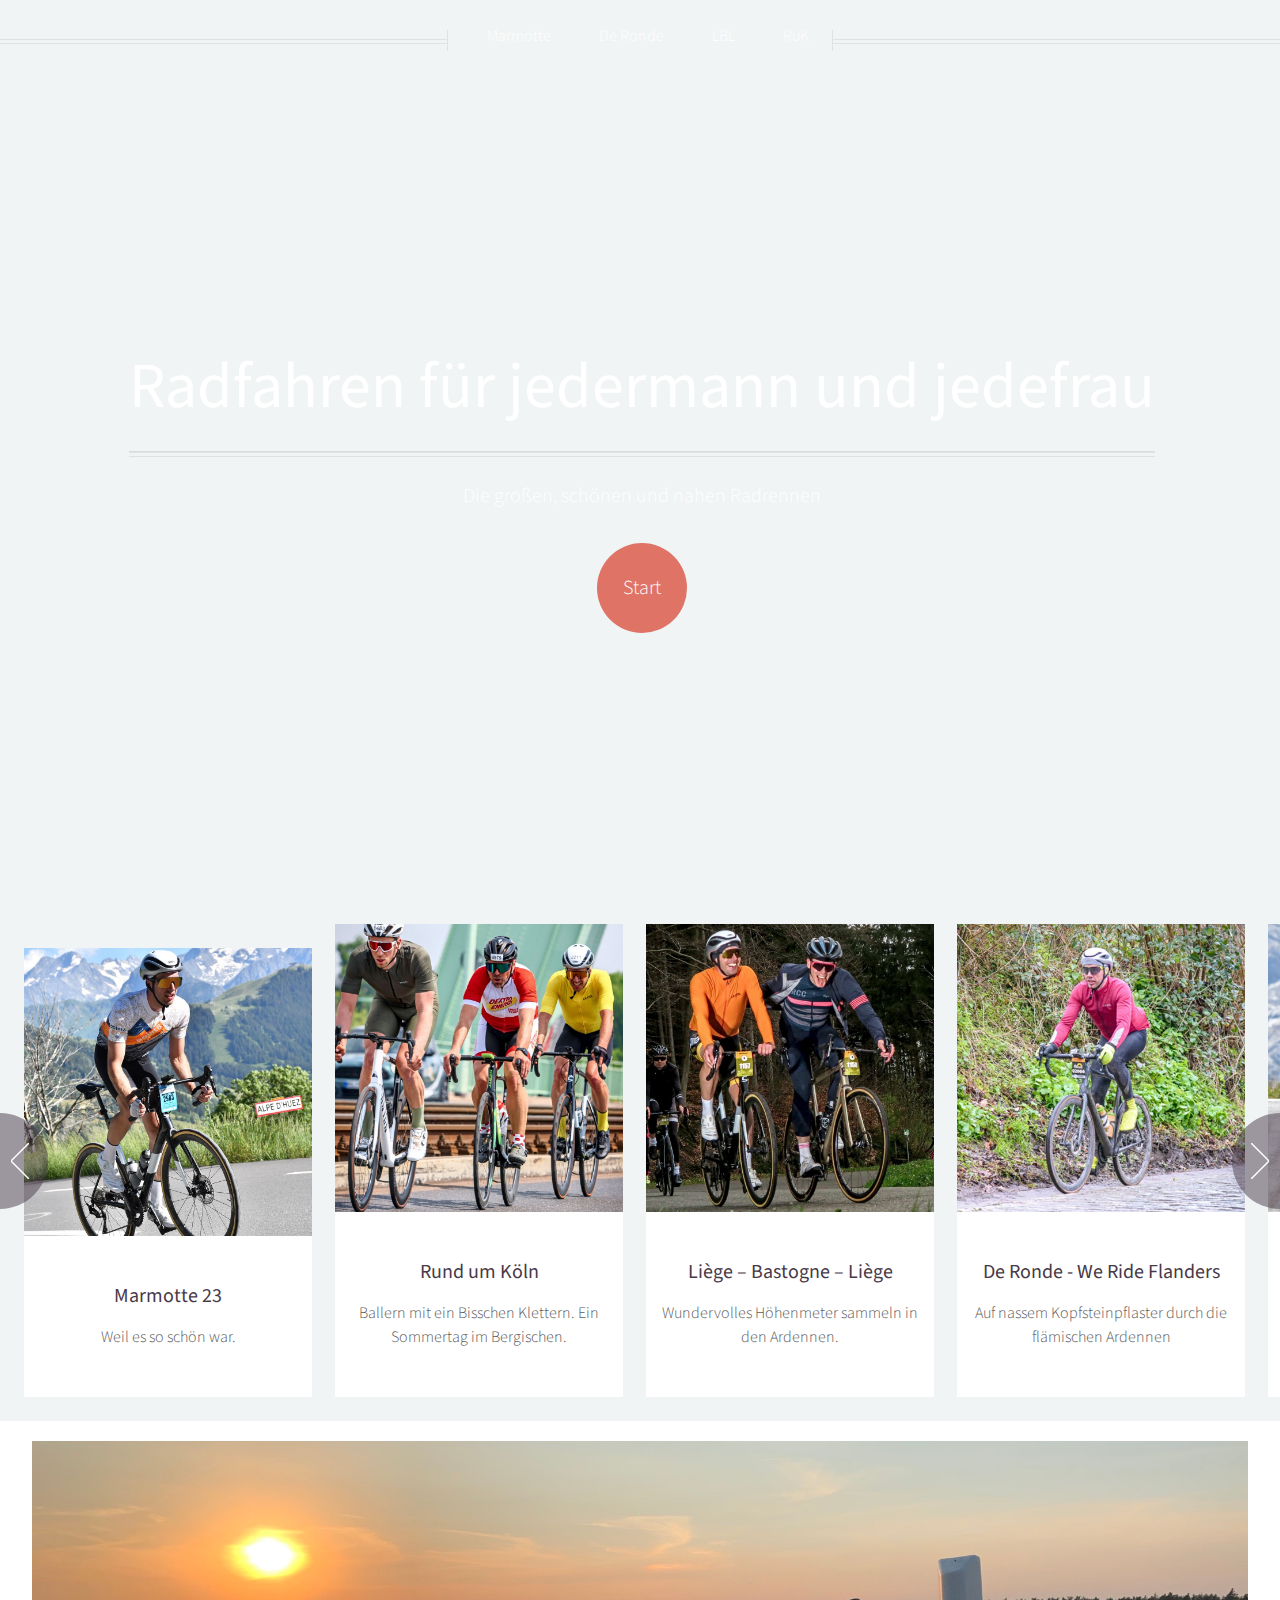
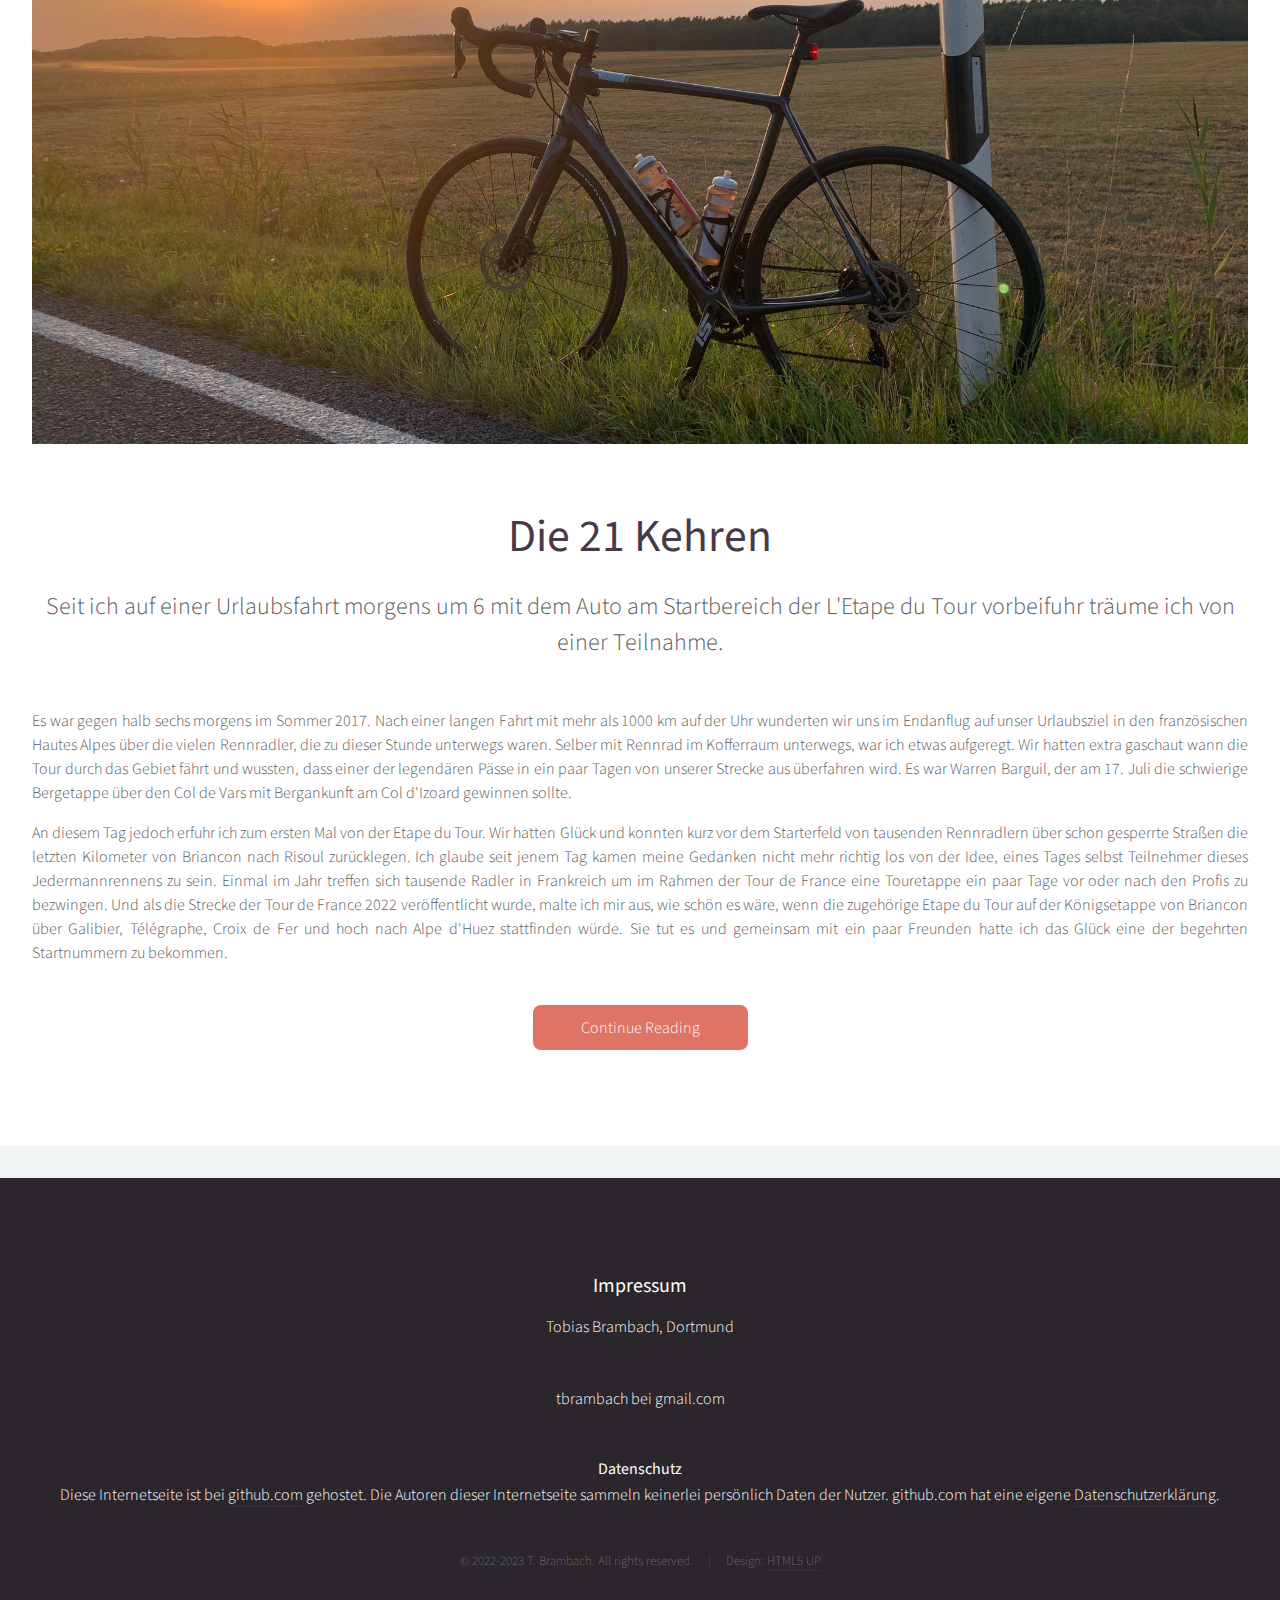
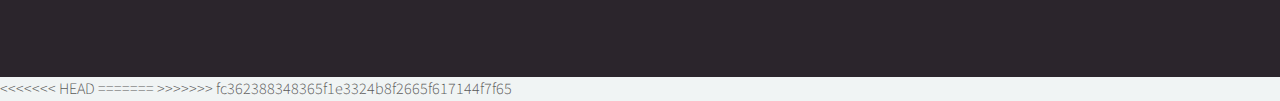
==== commit 7047712d: "merge" ====
--- a/index.html
+++ b/index.html
@@ -6,7 +6,7 @@
 -->
 <html>
 	<head>
-		<title>Radfahren für alle</title>
+		<title>Fahradfahren</title>
 		<meta charset="utf-8" />
 		<meta name="viewport" content="width=device-width, initial-scale=1, user-scalable=no" />
 		<link rel="stylesheet" href="assets/css/main.css" />
@@ -81,7 +81,6 @@
 					<p>Auf nassem Kopfsteinpflaster durch die flämischen Ardennen</p>
 				</article>
 							
-							
 				<article>
 					<a href="marmotte/index.html" class="image featured"><img src="images/marmotte.jpg" alt="" /></a>
 					<header>
@@ -113,6 +112,7 @@
 					</header>
 					<p>Der Stand der Vorbereitungen</p>
 				</article>
+              
             </nav>        	
 					</div>
 				</section>
@@ -201,48 +201,8 @@
 
 				</div>
 
-			<!-- Features 
-				<div class="wrapper style1">
-
-					<section id="features" class="container special">
-						<header>
-							<h2>Partner</h2>
-							<p>Wer mich hierbei unterstützt</p>
-						</header>
-						<div class="row">
-							<article class="col-4 col-12-mobile special">
-								<a href="#" class="image featured"><img src="images/pic07.jpg" alt="" /></a>
-								<header>
-									<h3><a href="#">Point 8</a></h3>
-								</header>
-								<p>
-									Amet nullam fringilla nibh nulla convallis tique ante proin sociis accumsan lobortis. Auctor etiam
-									porttitor phasellus tempus cubilia ultrices tempor sagittis. Nisl fermentum consequat integer interdum.
-								</p>
-							</article>
-							<article class="col-4 col-12-mobile special">
-								<a href="#" class="image featured"><img src="images/pic08.jpg" alt="" /></a>
-								<header>
-									<h3><a href="#">Ruhr Riders</a></h3>
-								</header>
-								<p>
-									Amet nullam fringilla nibh nulla convallis tique ante proin sociis accumsan lobortis. Auctor etiam
-									porttitor phasellus tempus cubilia ultrices tempor sagittis. Nisl fermentum consequat integer interdum.
-								</p>
-							</article>
-							<article class="col-4 col-12-mobile special">
-								<a href="#" class="image featured"><img src="images/pic09.jpg" alt="" /></a>
-								<header>
-									<h3><a href="#">owayo</a></h3>
-								</header>
-								<p>
-									Amet nullam fringilla nibh nulla convallis tique ante proin sociis accumsan lobortis. Auctor etiam
-									porttitor phasellus tempus cubilia ultrices tempor sagittis. Nisl fermentum consequat integer interdum.
-								</p>
-							</article>
-						</div>
-				-->
-					</section>
+			
+			</section>
 
 				</div>
 
@@ -257,9 +217,9 @@
 										<header>
 											<h3>Impressum</h3>
 										</header>
-										<p>Tobias Brambach, tbrambach (bei) gmail.com</p>
-
-										<h4>Datenschutz</h4>
+										<p>Tobias Brambach, Dortmund</p>
+										<p>tbrambach bei gmail.com</p>
+                    <h4>Datenschutz</h4>
 										<p>Diese Internetseite ist bei <a href="github.com">github.com</a> gehostet. Die Autoren dieser Internetseite sammeln keinerlei persönlich Daten der Nutzer. github.com hat eine eigene <a href="https://docs.github.com/de/site-policy/privacy-policies/github-privacy-statement">Datenschutzerklärung</a>.</p>
 									</section>
 
@@ -289,4 +249,7 @@
 			<script src="assets/js/main.js"></script>
 	</body>
 </html>
-
+<<<<<<< HEAD
+
+=======
+>>>>>>> fc362388348365f1e3324b8f2665f617144f7f65
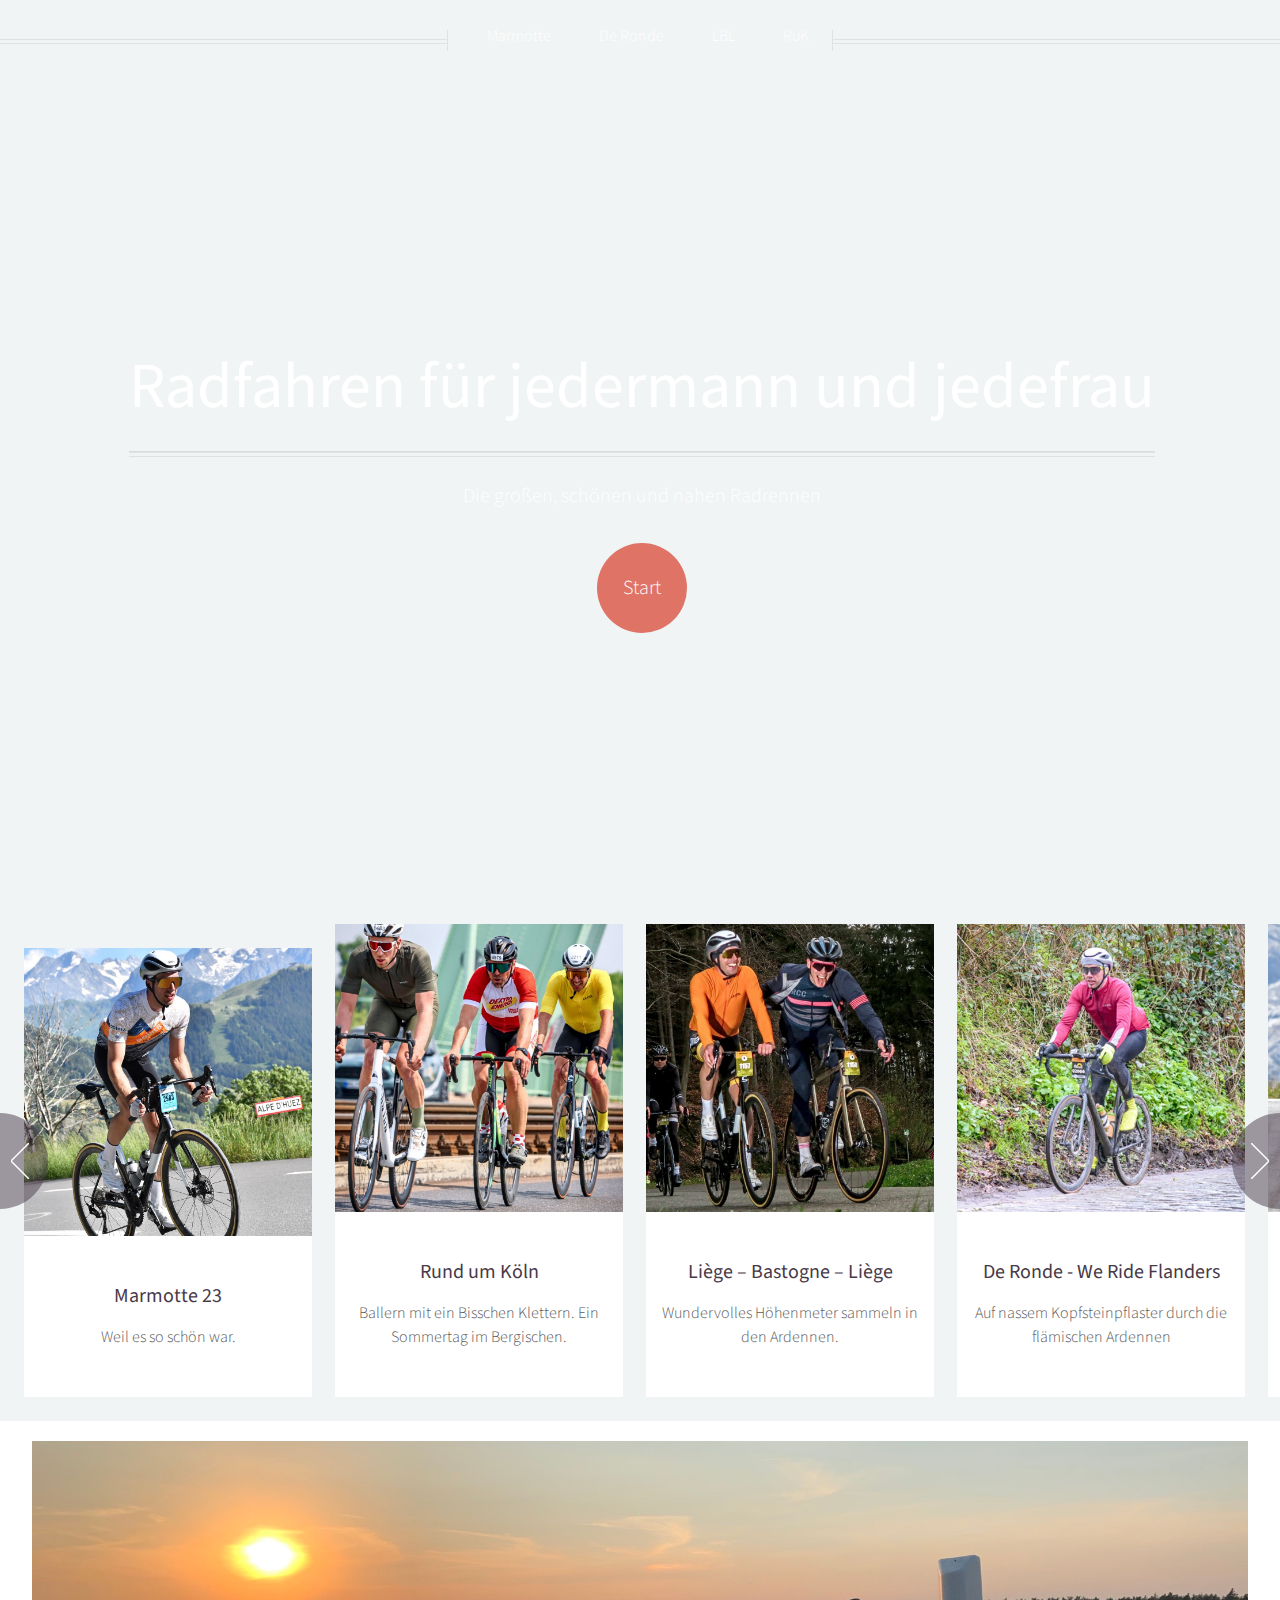
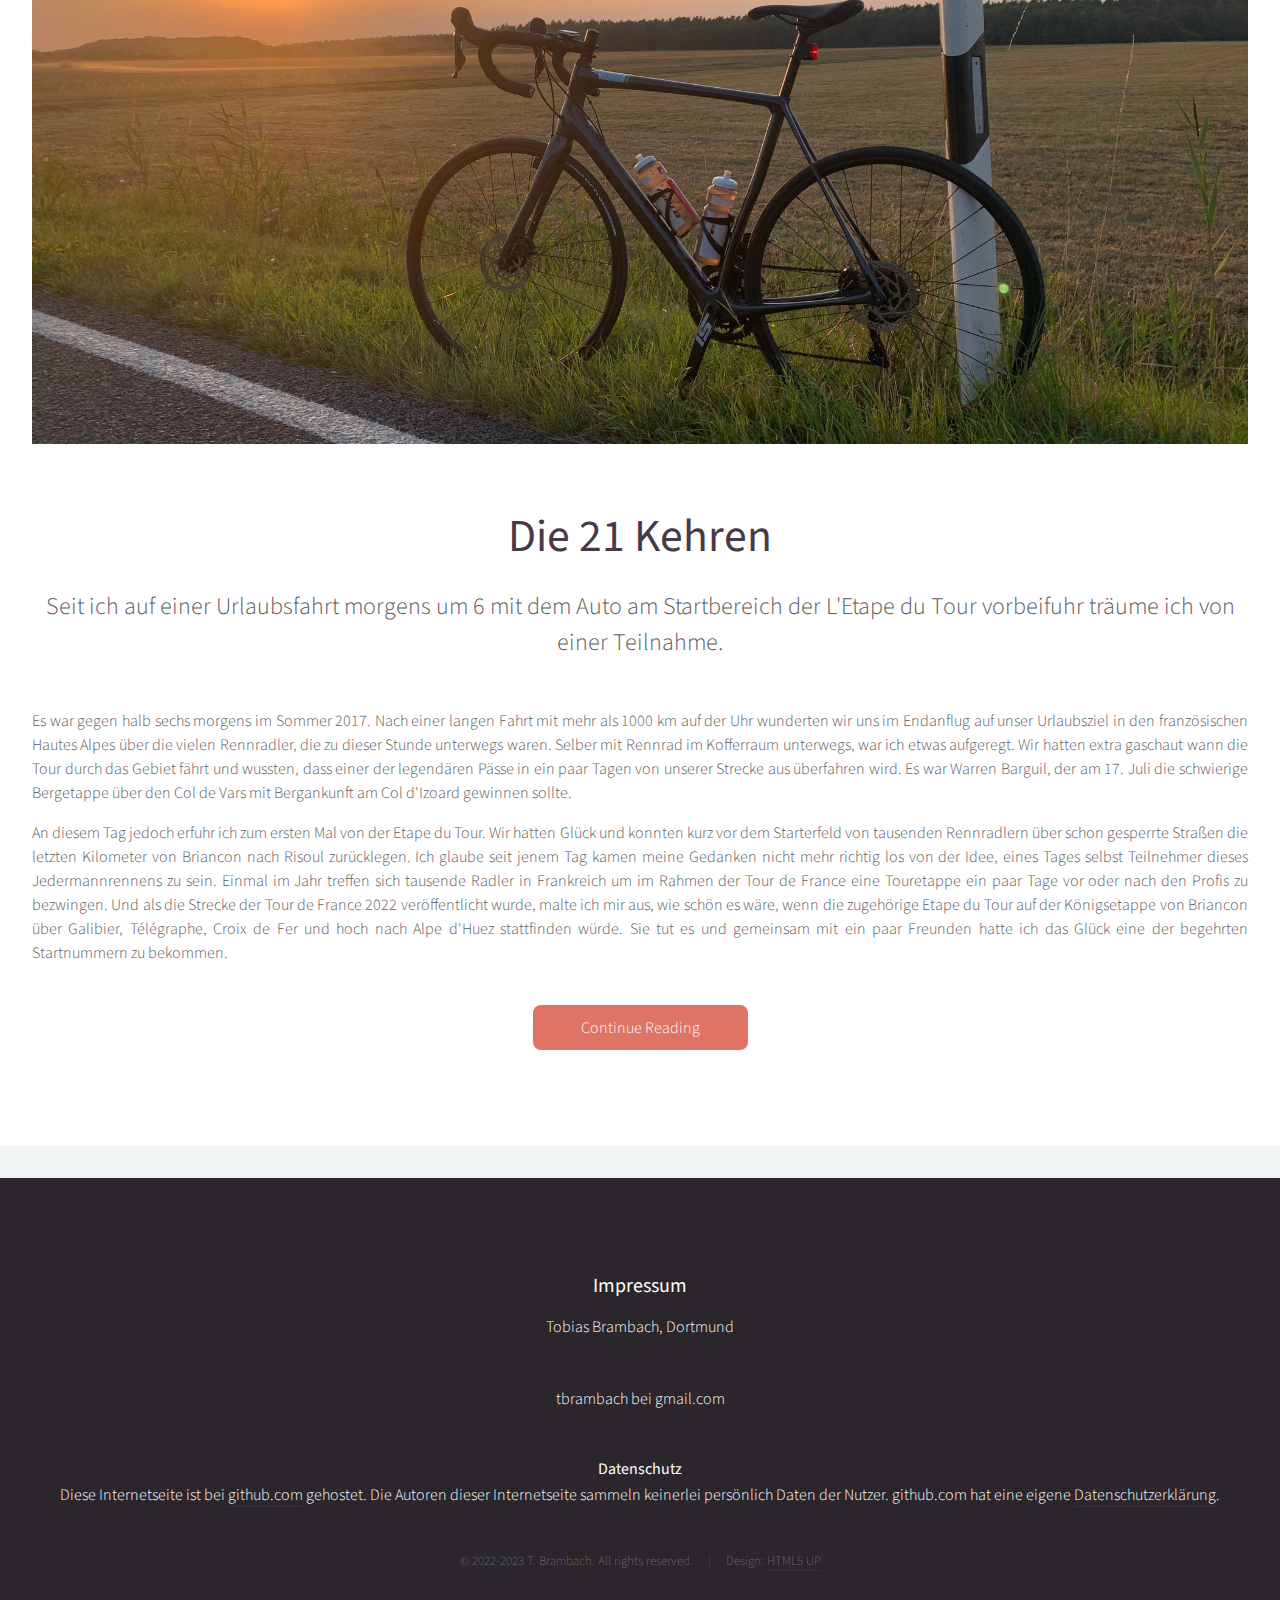
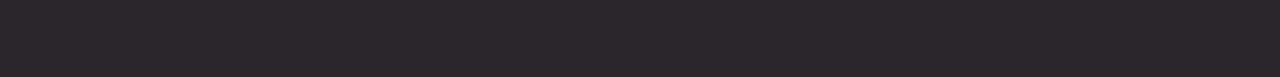
==== commit 263055e1: "Remove silly bottomline" ====
--- a/index.html
+++ b/index.html
@@ -249,7 +249,3 @@
 			<script src="assets/js/main.js"></script>
 	</body>
 </html>
-<<<<<<< HEAD
-
-=======
->>>>>>> fc362388348365f1e3324b8f2665f617144f7f65
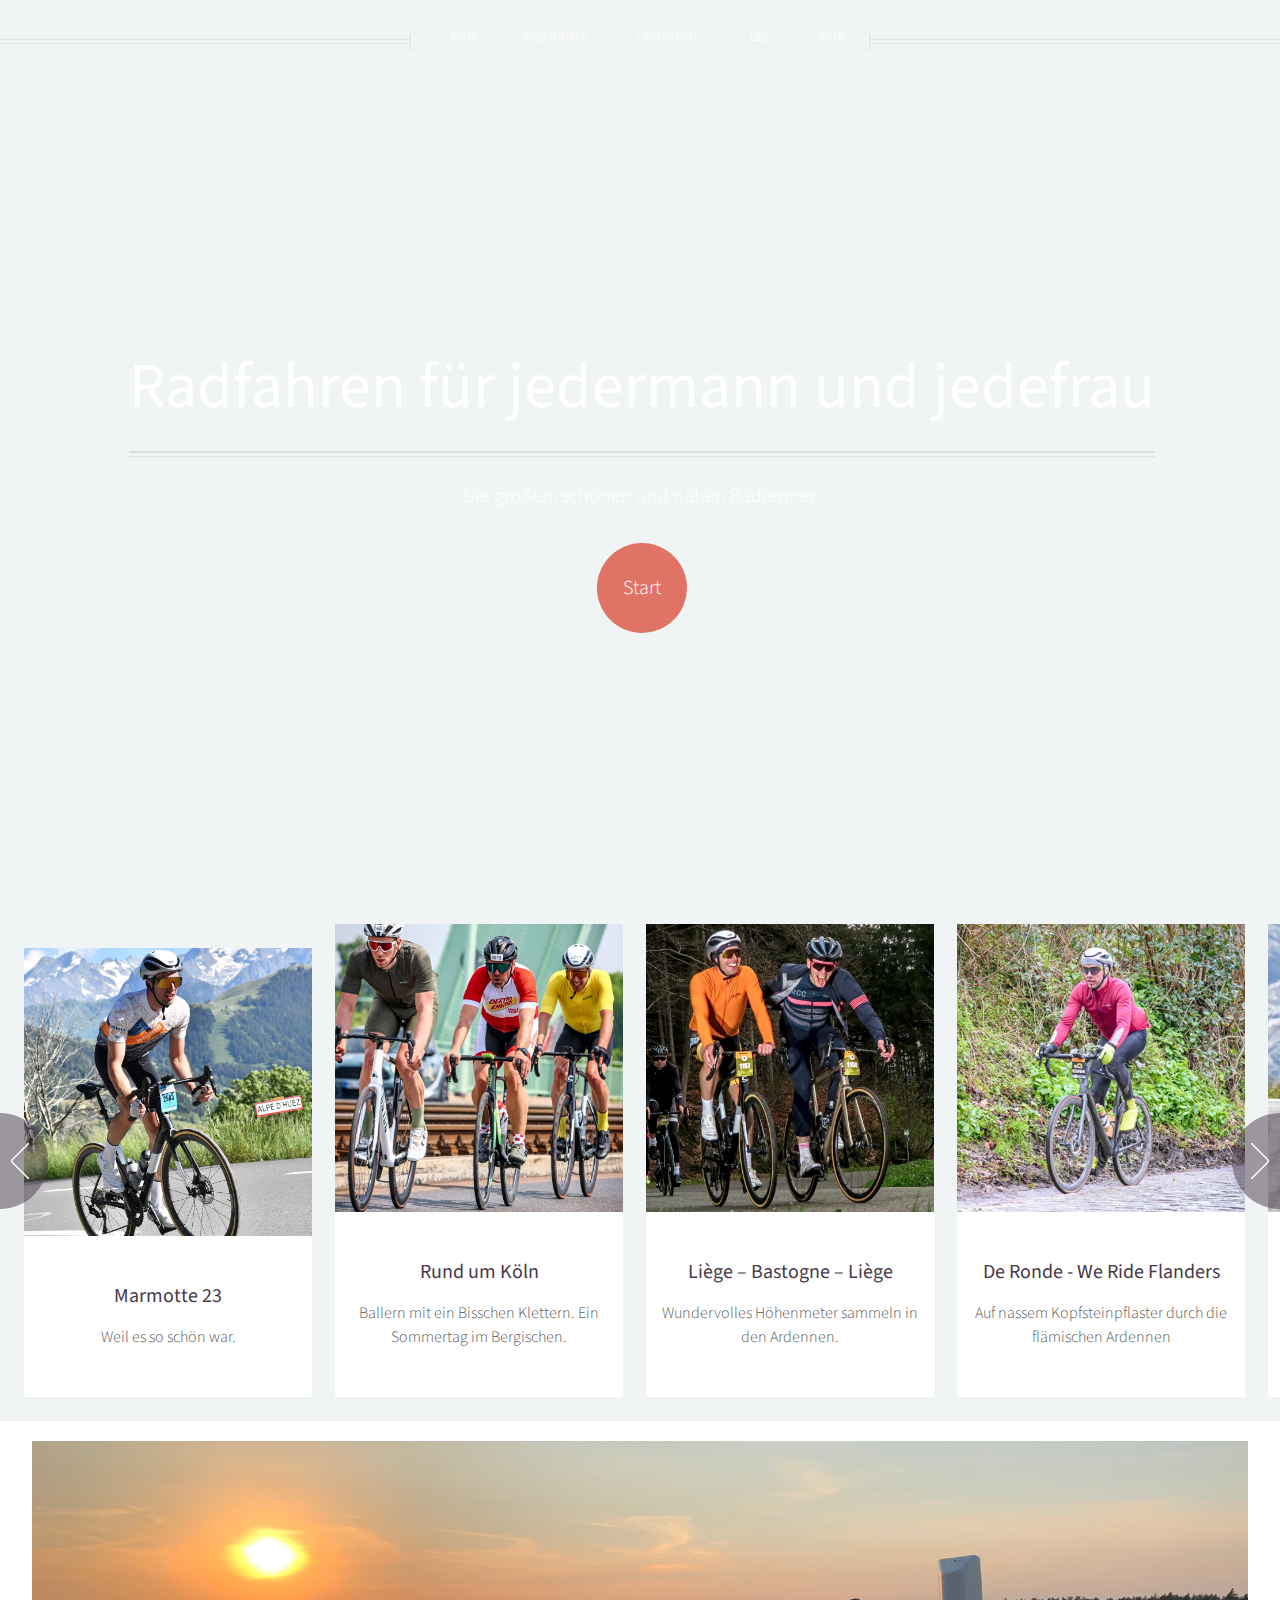
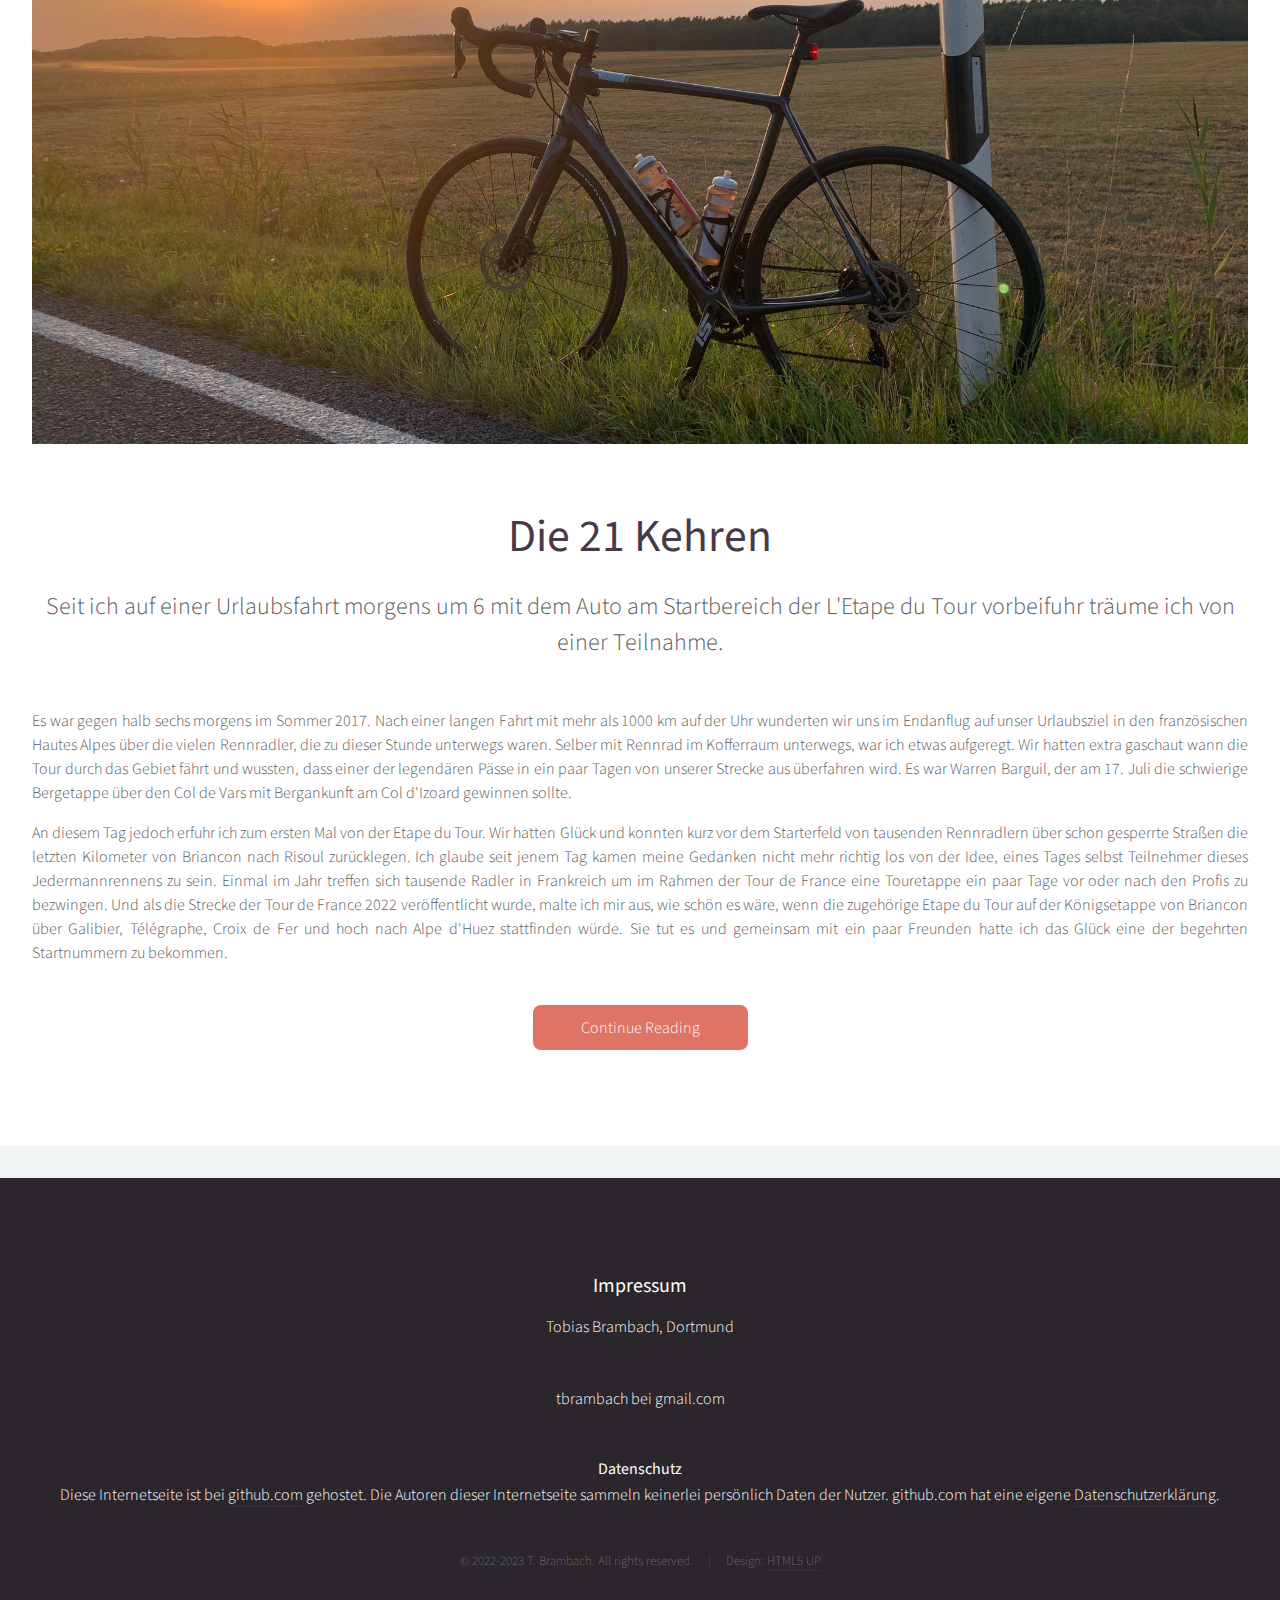
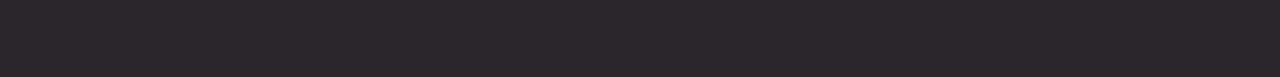
==== commit ad3ae99c: "Add rar to front page" ====
--- a/index.html
+++ b/index.html
@@ -34,6 +34,7 @@
 					<!-- Nav -->
 						<nav id="nav">
 							<ul>
+								<li><a href="rar23/index.html">RaR</a></li>
 								<li><a href="marmotte23/index.html">Marmotte</a></li>
 								<li><a href="ronde/index.html">De Ronde</a></li>
 								<li><a href="liege/index.html">LBL</a></li>
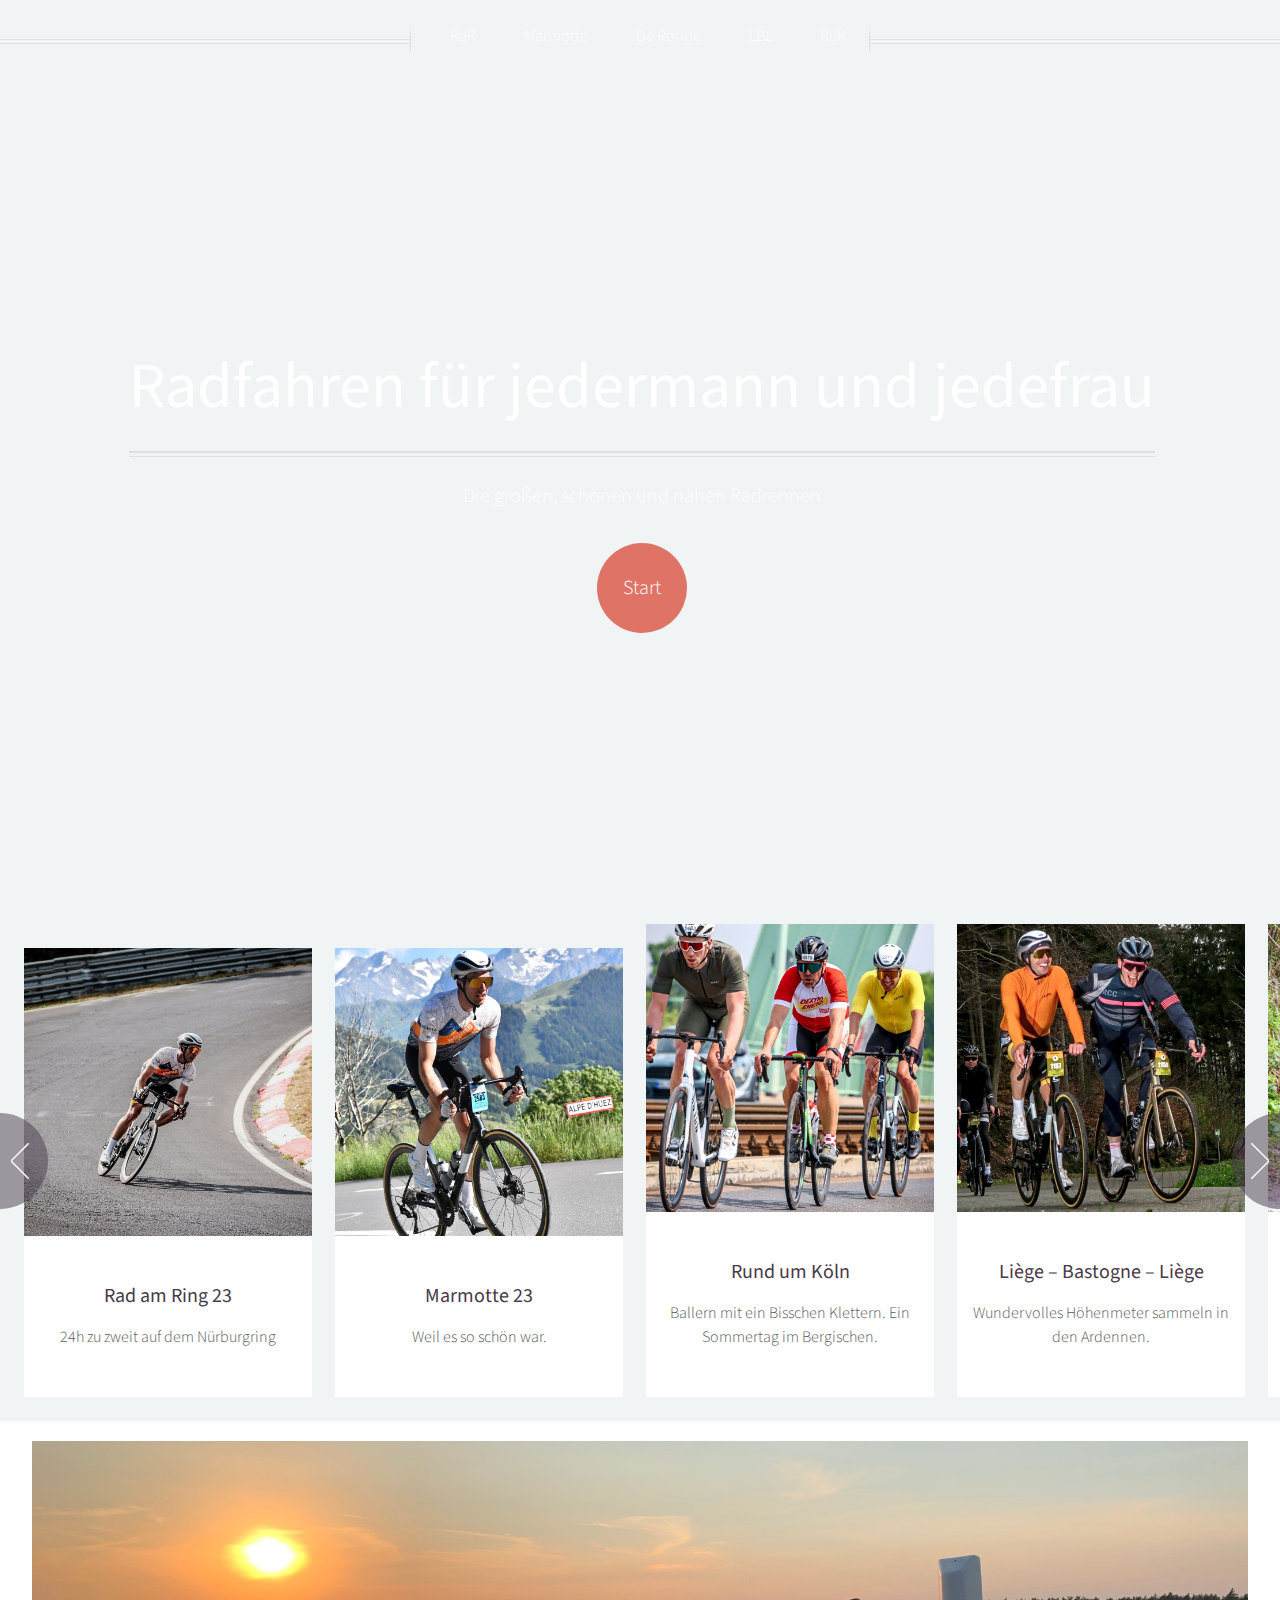
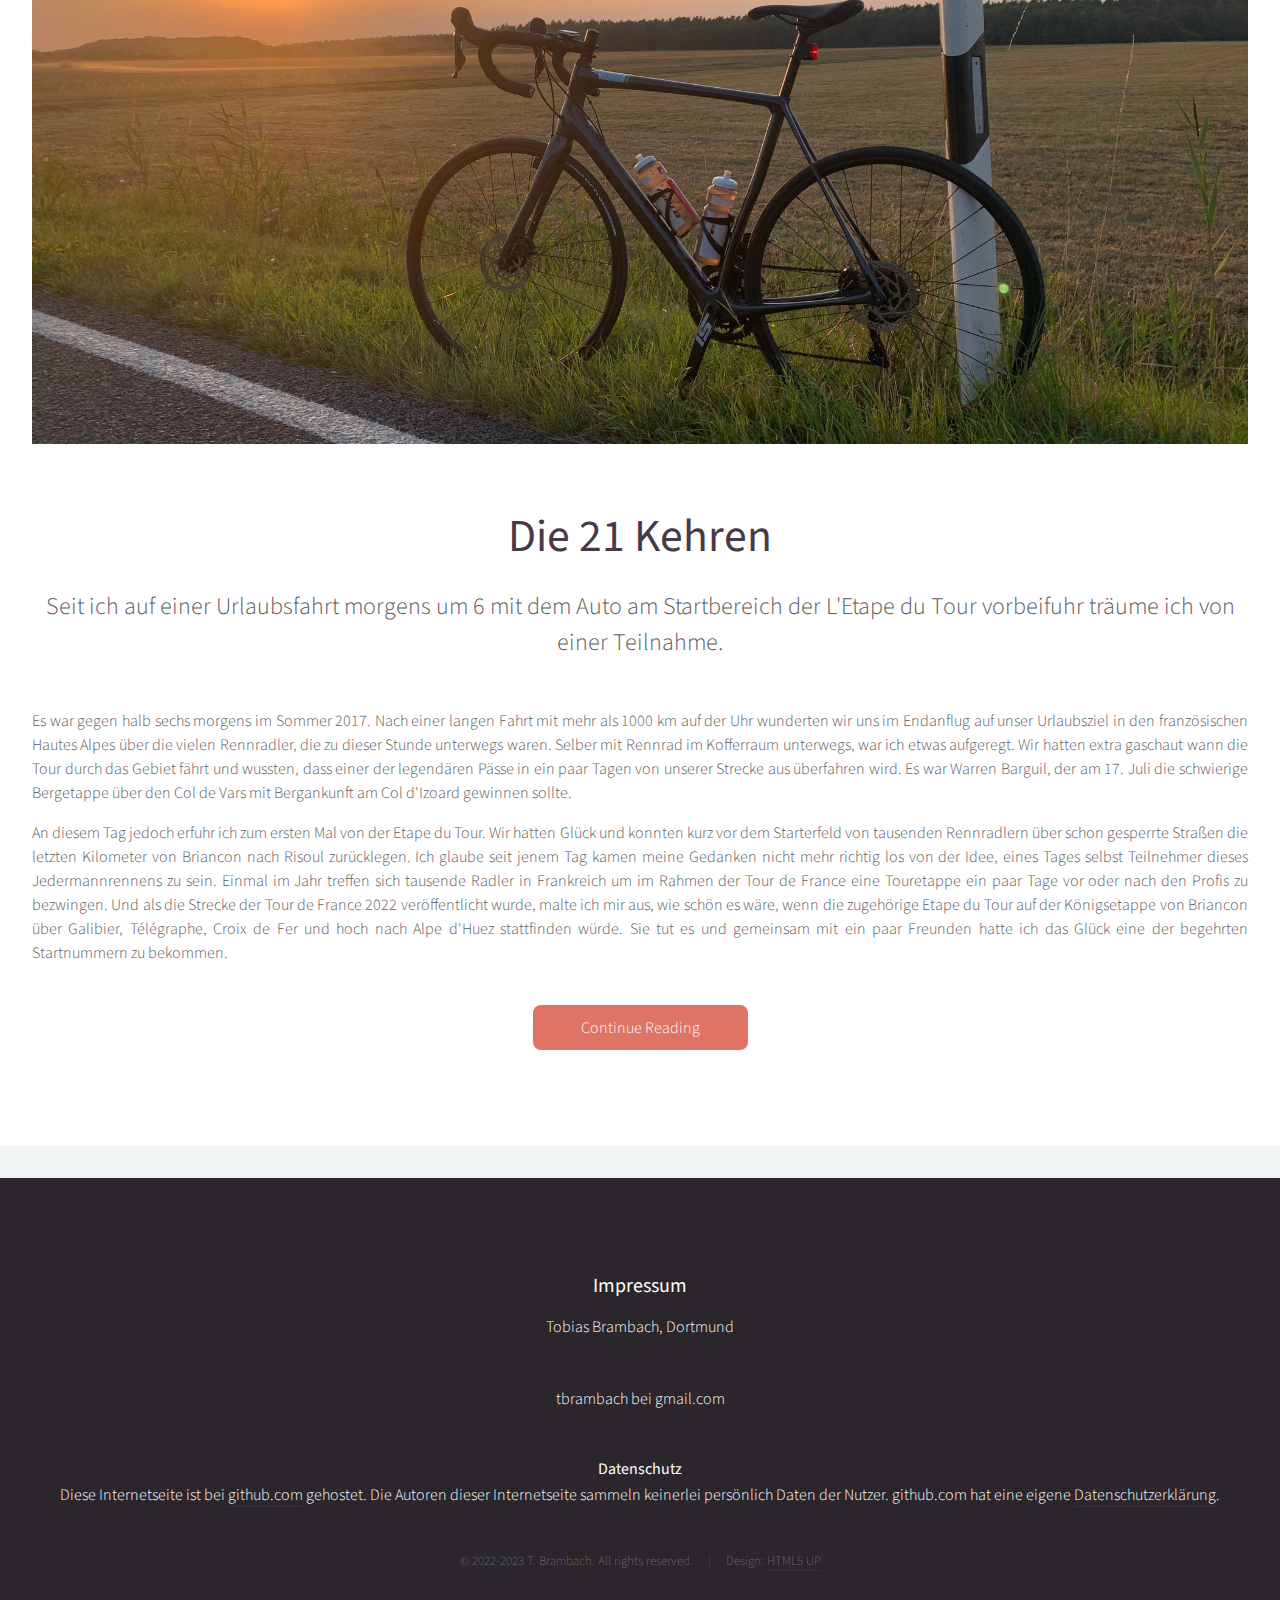
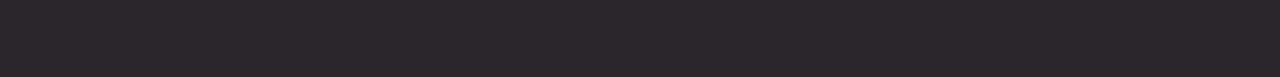
==== commit 3c73d471: "Add rar to carroussel" ====
--- a/index.html
+++ b/index.html
@@ -53,6 +53,13 @@
 				<section class="carousel">
 					<div class="reel">
             <nav id="start">
+				<article>
+					<a href="rar23/index.html" class="image featured"><img src="rar23/images/index.jpg" alt="" /></a>
+					<header>
+						<h3><a href="rar23/index.html">Rad am Ring 23</a></h3>
+					</header>
+					<p>24h zu zweit auf dem Nürburgring</p>
+				</article>
 				<article>
 					<a href="marmotte23/index.html" class="image featured"><img src="marmotte23/images/huez.jpg" alt="" /></a>
 					<header>
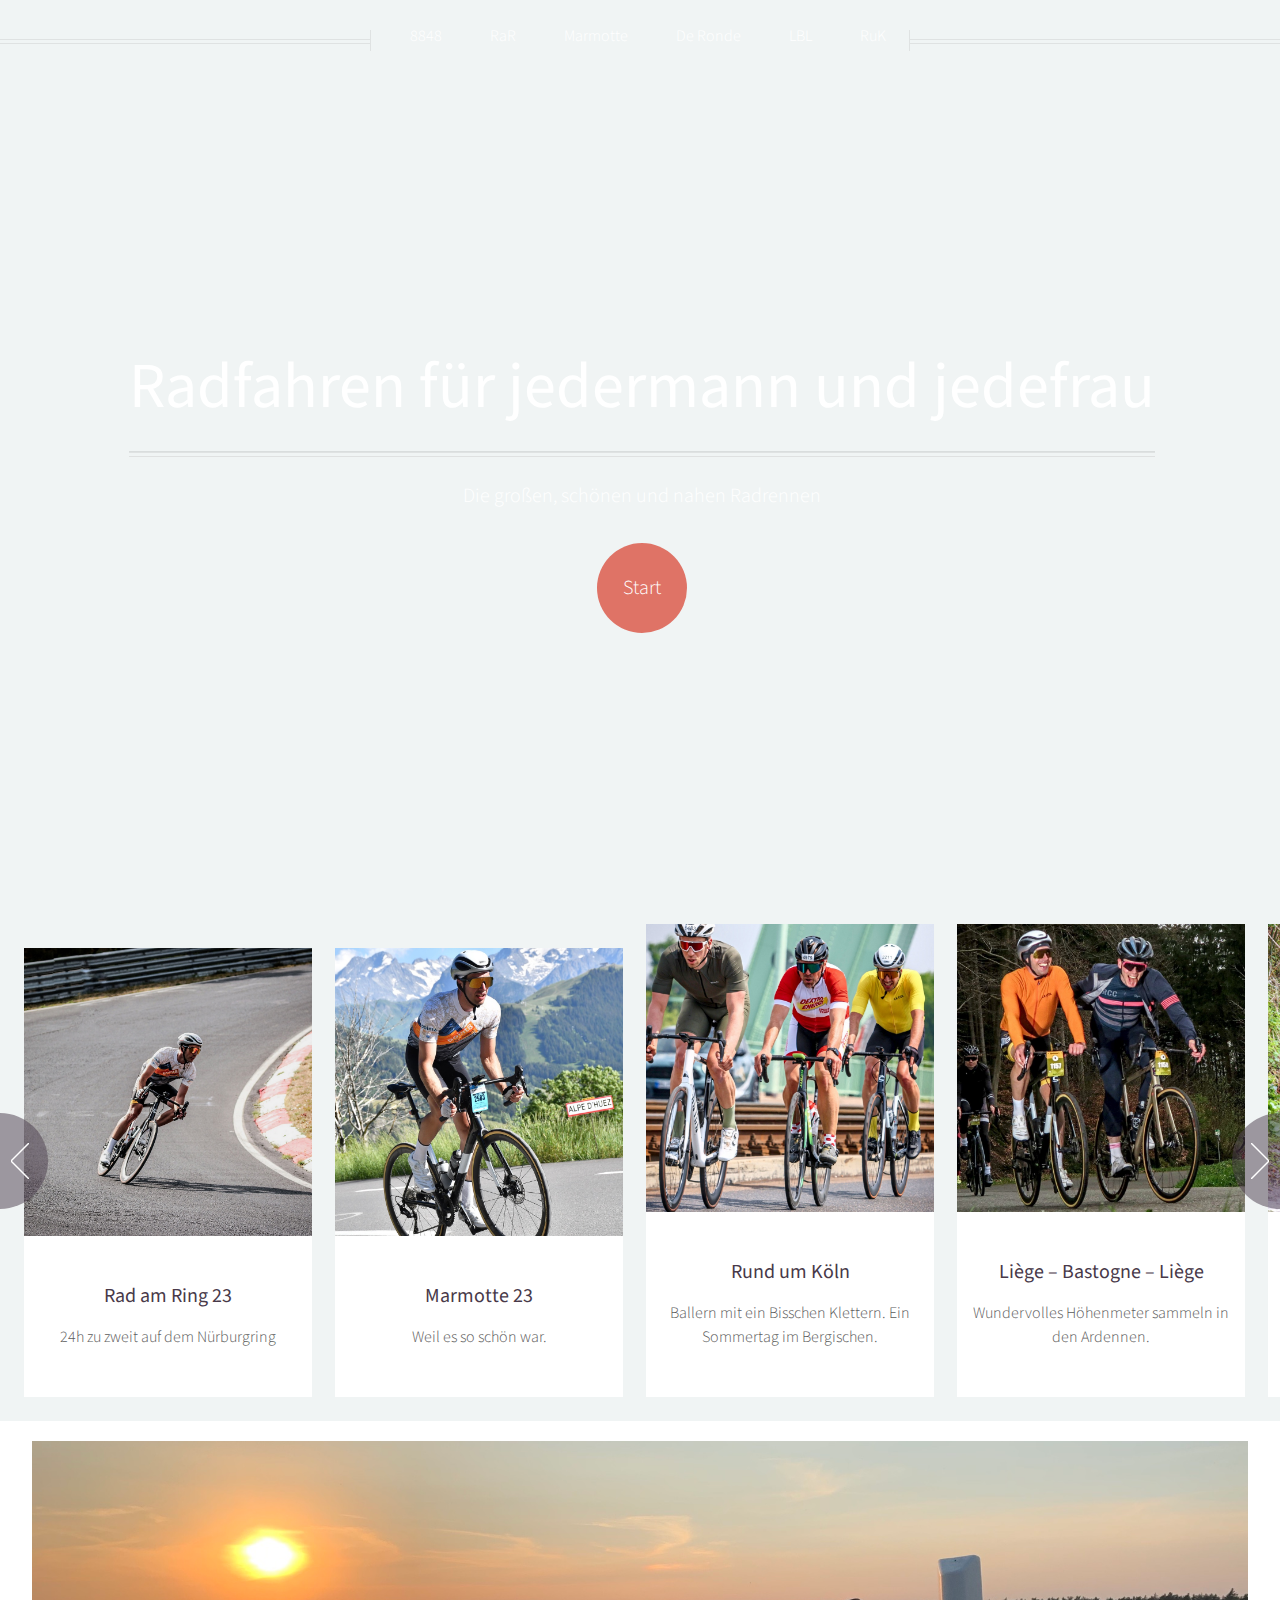
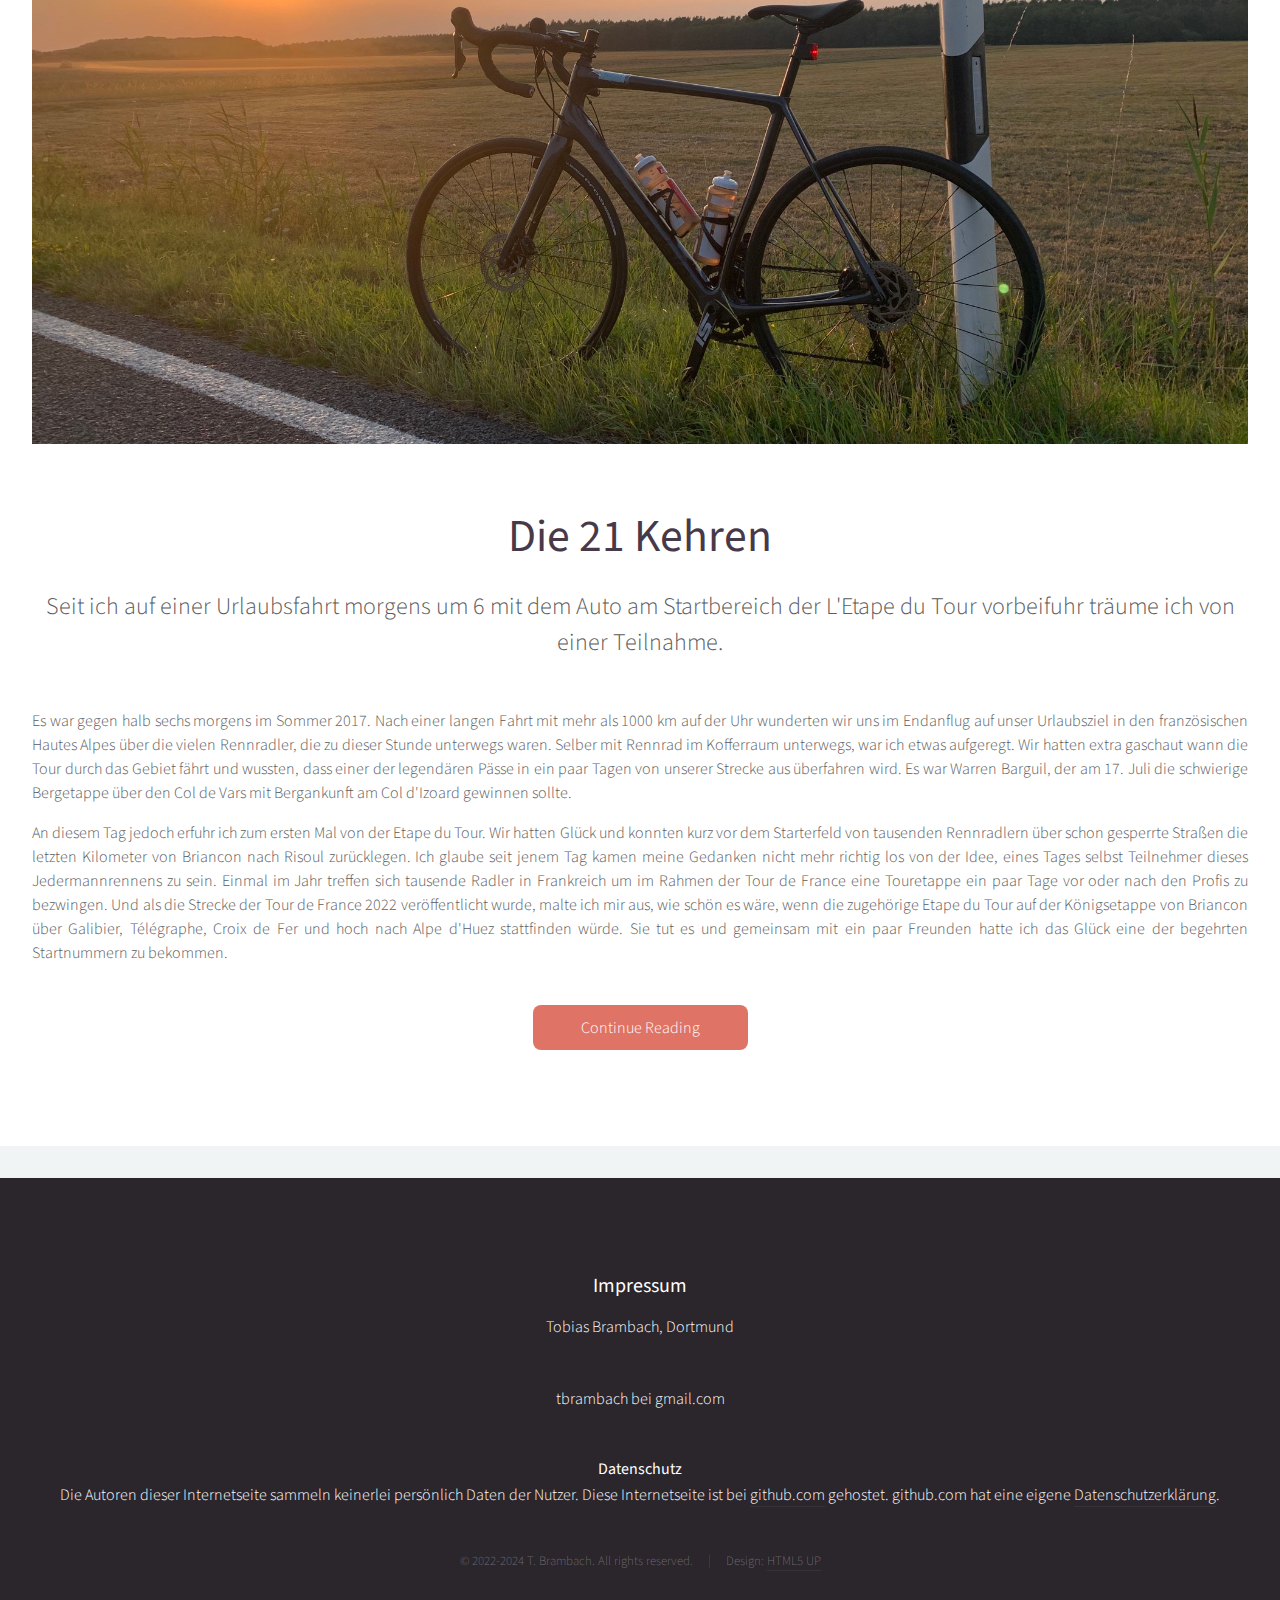
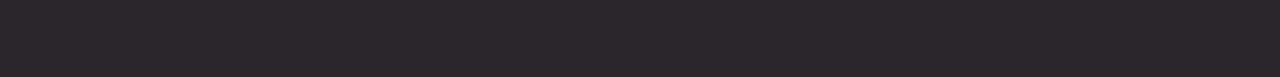
==== commit 34c39ea5: "Add 8848 story" ====
--- a/index.html
+++ b/index.html
@@ -34,6 +34,7 @@
 					<!-- Nav -->
 						<nav id="nav">
 							<ul>
+								<li><a href="8848/index.html">8848</a></li>
 								<li><a href="rar23/index.html">RaR</a></li>
 								<li><a href="marmotte23/index.html">Marmotte</a></li>
 								<li><a href="ronde/index.html">De Ronde</a></li>
@@ -228,13 +229,13 @@
 										<p>Tobias Brambach, Dortmund</p>
 										<p>tbrambach bei gmail.com</p>
                     <h4>Datenschutz</h4>
-										<p>Diese Internetseite ist bei <a href="github.com">github.com</a> gehostet. Die Autoren dieser Internetseite sammeln keinerlei persönlich Daten der Nutzer. github.com hat eine eigene <a href="https://docs.github.com/de/site-policy/privacy-policies/github-privacy-statement">Datenschutzerklärung</a>.</p>
+										<p>Die Autoren dieser Internetseite sammeln keinerlei persönlich Daten der Nutzer. Diese Internetseite ist bei <a href="github.com">github.com</a> gehostet. github.com hat eine eigene <a href="https://docs.github.com/de/site-policy/privacy-policies/github-privacy-statement">Datenschutzerklärung</a>.</p>
 									</section>
 
 								<!-- Copyright -->
 									<div class="copyright">
 										<ul class="menu">
-											<li>&copy; 2022-2023 T. Brambach. All rights reserved.</li><li>Design: <a href="http://html5up.net">HTML5 UP</a></li>
+											<li>&copy; 2022-2024 T. Brambach. All rights reserved.</li><li>Design: <a href="http://html5up.net">HTML5 UP</a></li>
 										</ul>
 										
 									</div>
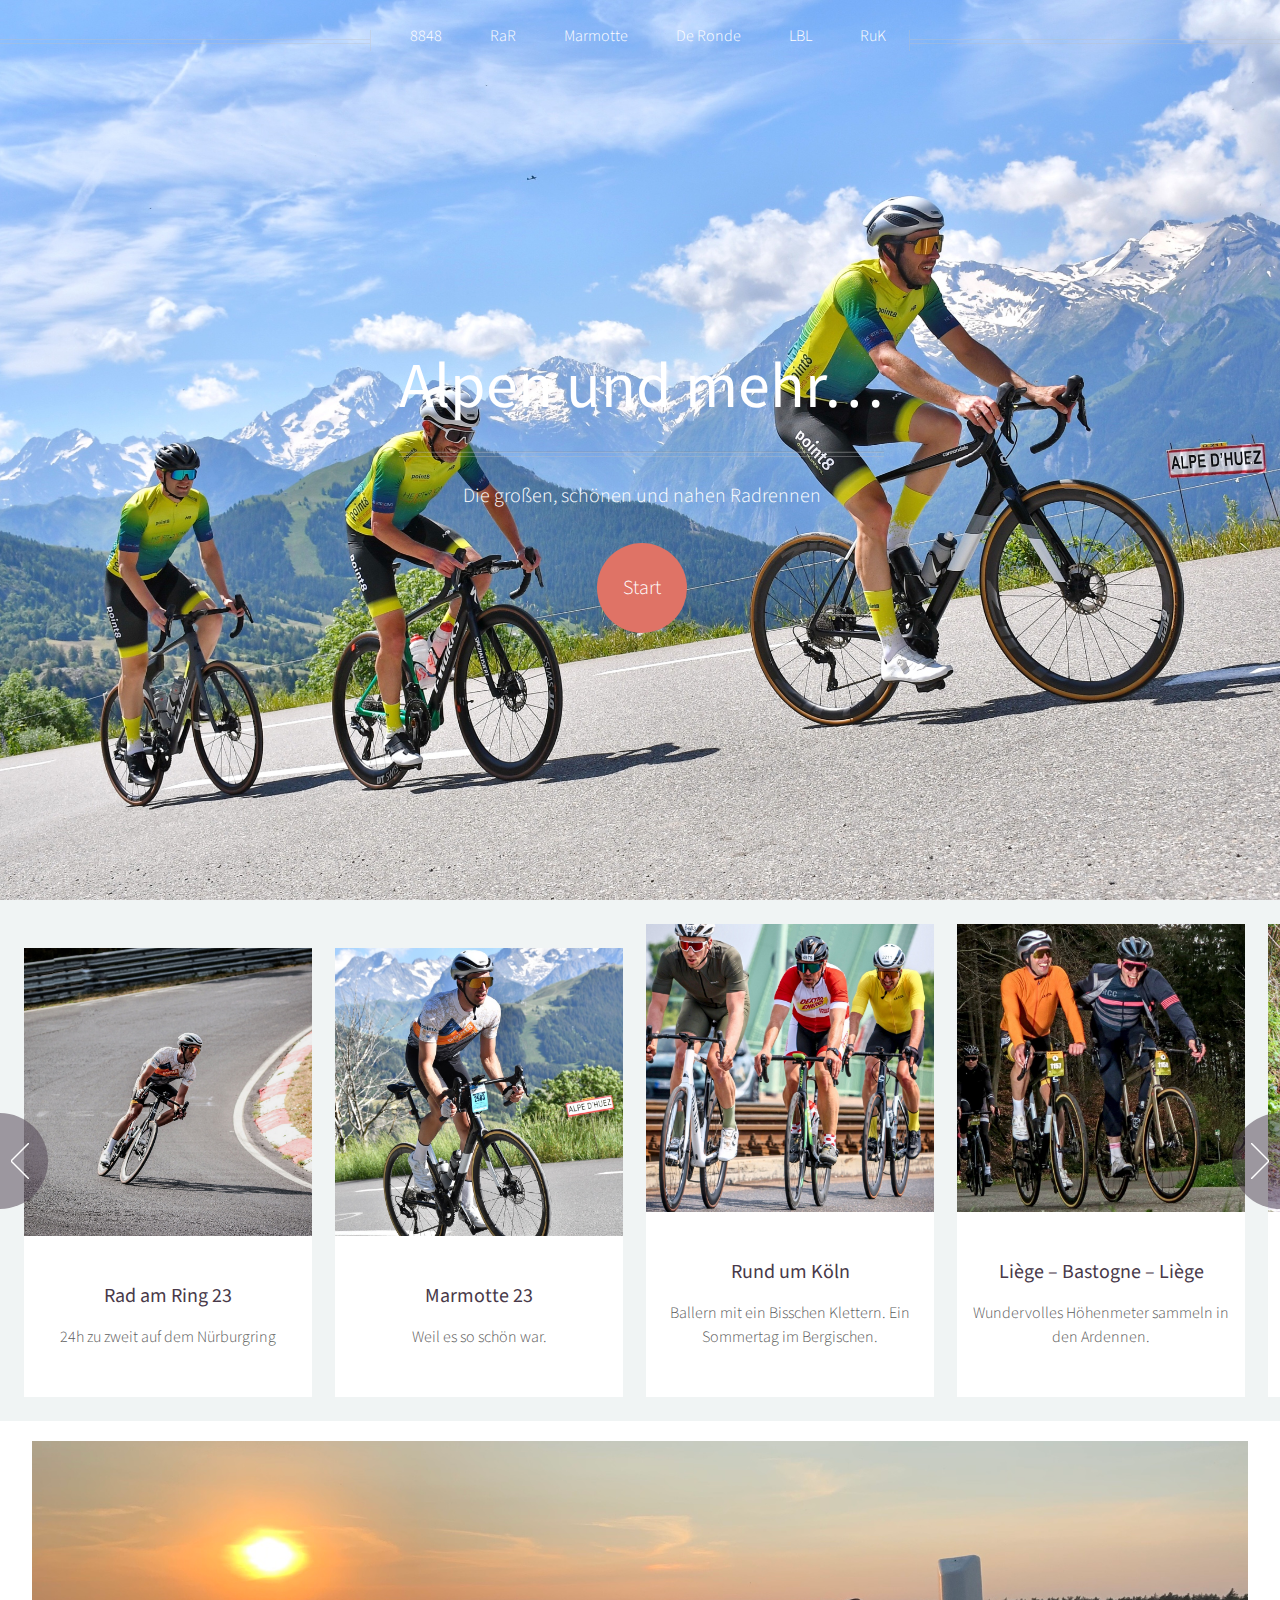
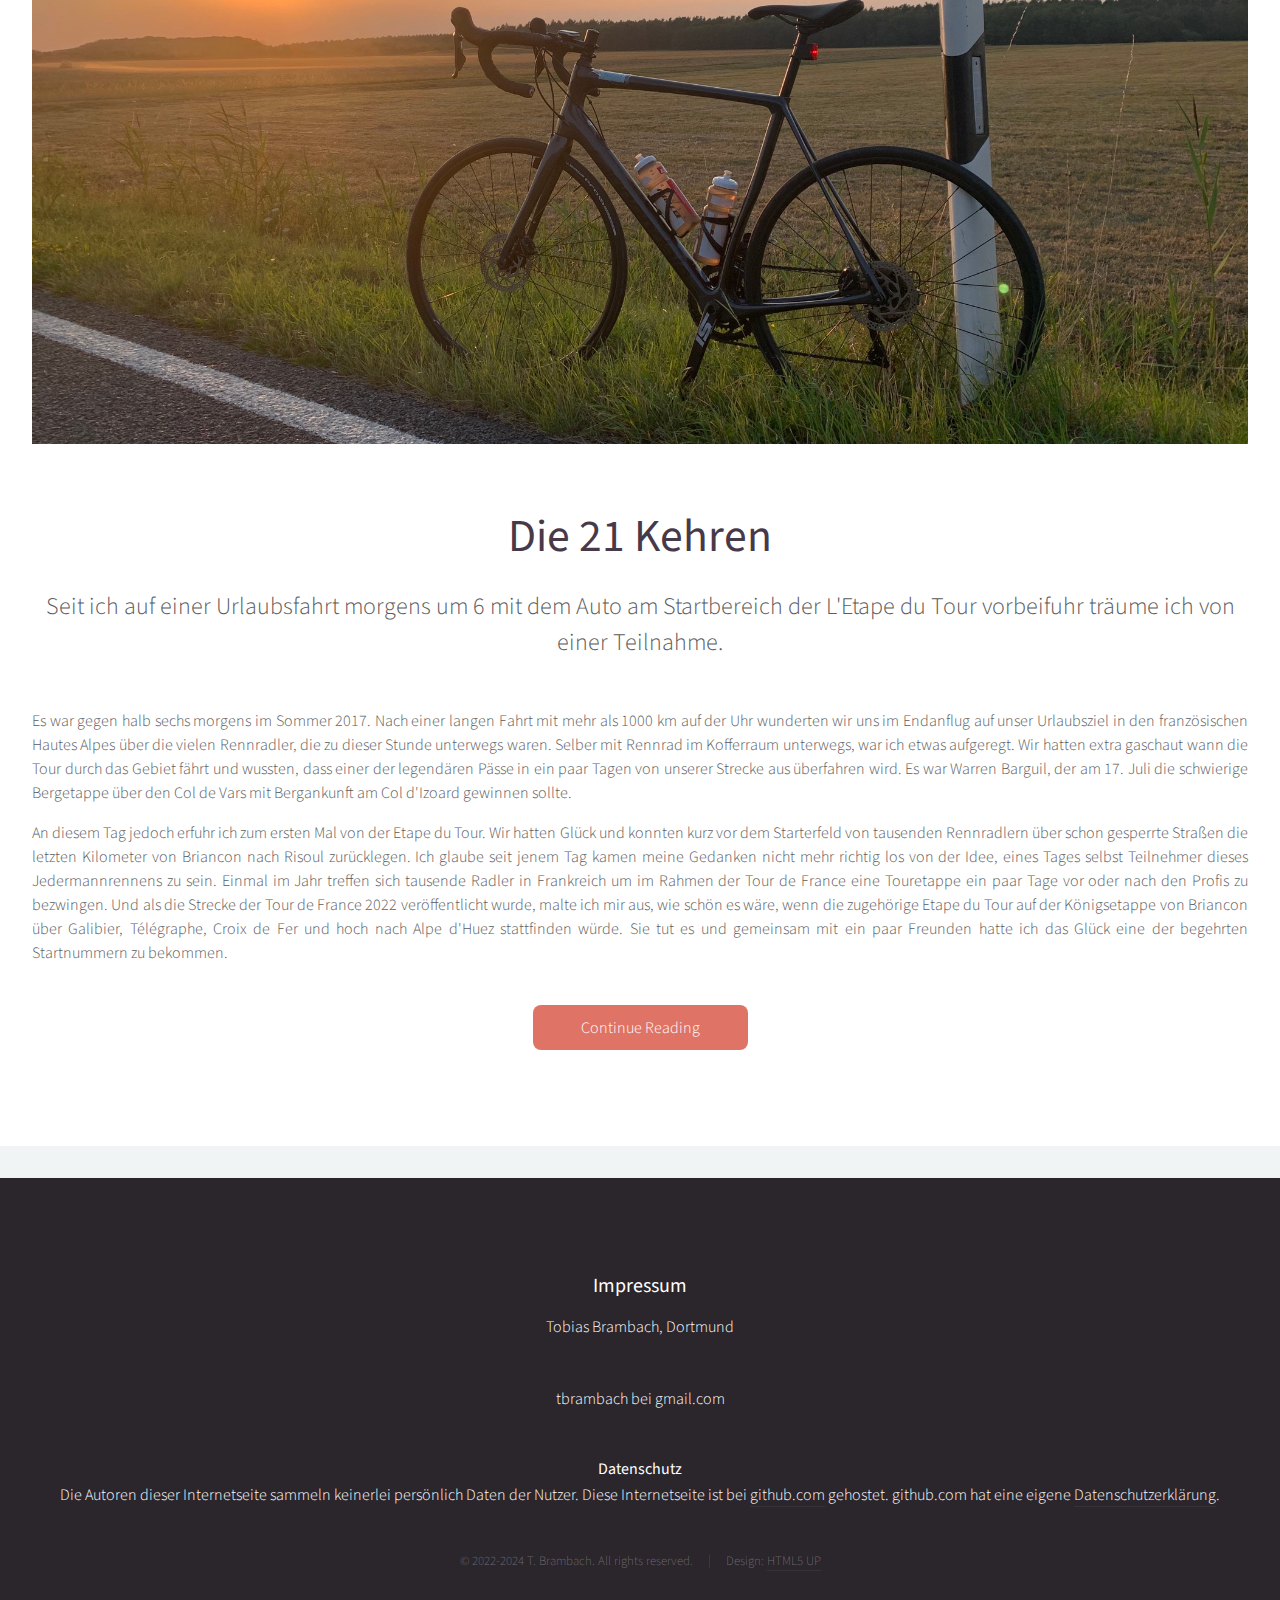
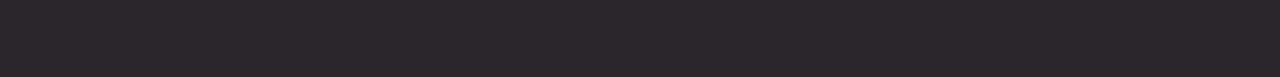
==== commit d62028be: "include marmotte to main menue" ====
--- a/index.html
+++ b/index.html
@@ -22,7 +22,7 @@
 					<!-- Inner -->
 						<div class="inner">
 							<header>
-								<h1><a href="index.html" id="logo">Radfahren für jedermann und jedefrau</a></h1>
+								<h1><a href="index.html" id="logo">Alpen und mehr…</a></h1>
 								<hr />
 								<p>Die großen, schönen und nahen Radrennen</p>
 							</header>
@@ -36,7 +36,7 @@
 							<ul>
 								<li><a href="8848/index.html">8848</a></li>
 								<li><a href="rar23/index.html">RaR</a></li>
-								<li><a href="marmotte23/index.html">Marmotte</a></li>
+								<li><a href="marmotte24/index.html">Marmotte</a></li>
 								<li><a href="ronde/index.html">De Ronde</a></li>
 								<li><a href="liege/index.html">LBL</a></li>
 								<li><a href="ruk/index.html">RuK</a></li>
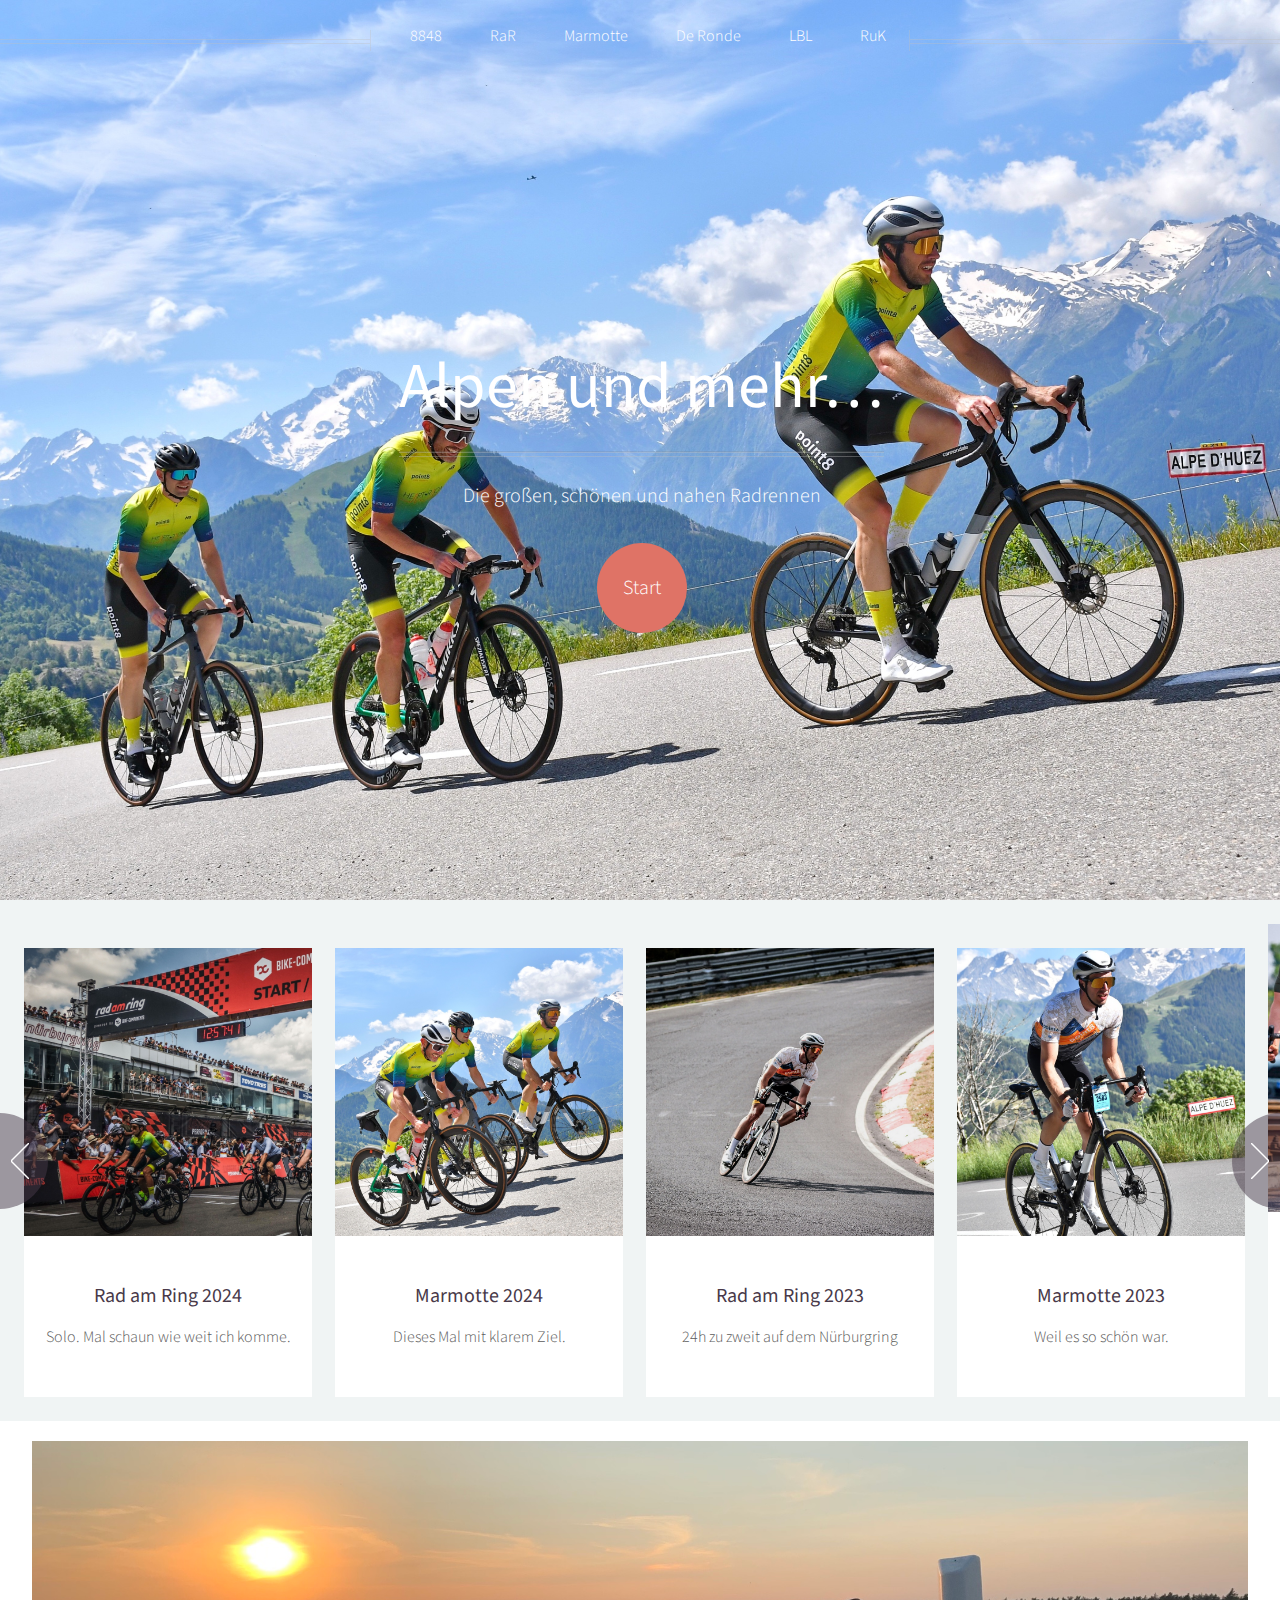
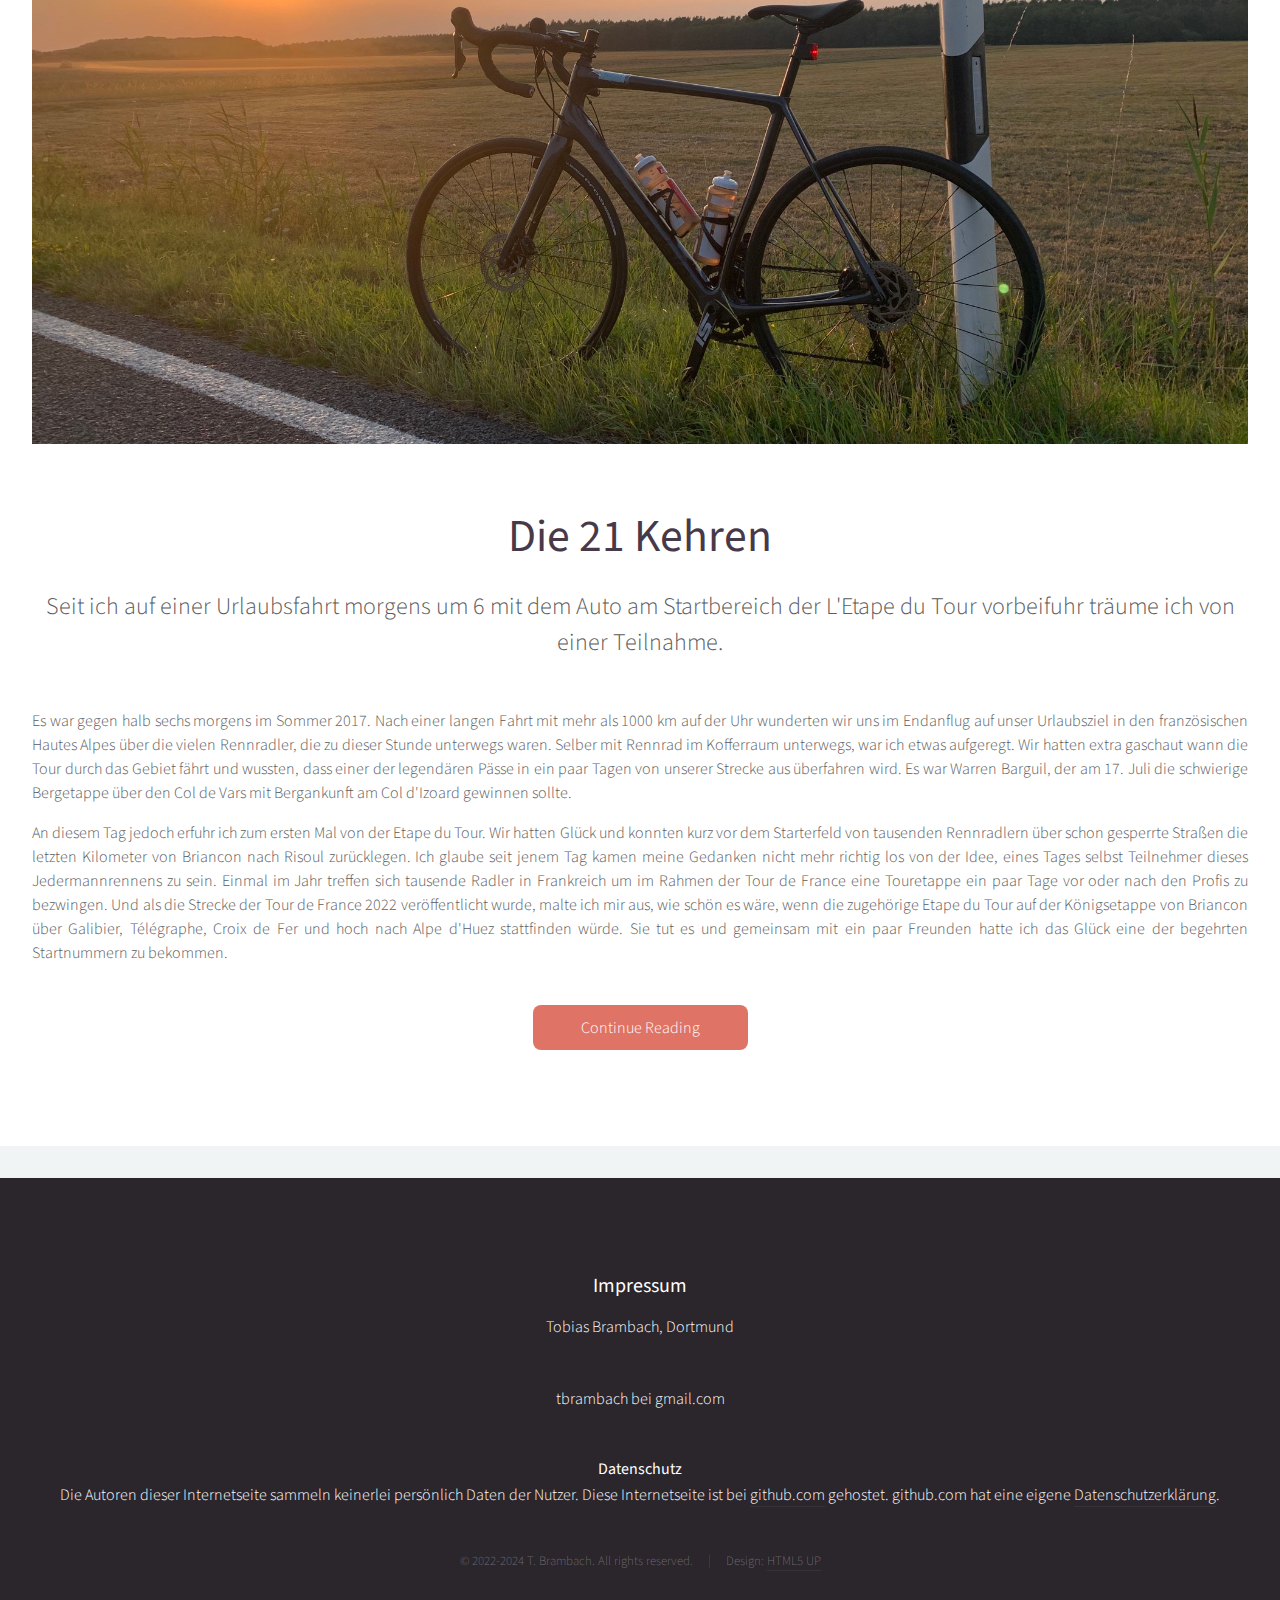
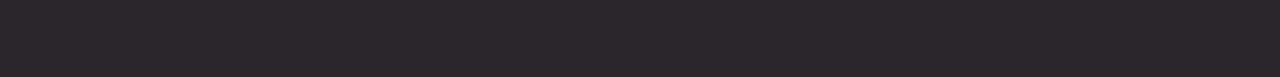
==== commit e091ea1c: "Add rar24 and marmotte index img" ====
--- a/index.html
+++ b/index.html
@@ -35,7 +35,7 @@
 						<nav id="nav">
 							<ul>
 								<li><a href="8848/index.html">8848</a></li>
-								<li><a href="rar23/index.html">RaR</a></li>
+								<li><a href="rar24/index.html">RaR</a></li>
 								<li><a href="marmotte24/index.html">Marmotte</a></li>
 								<li><a href="ronde/index.html">De Ronde</a></li>
 								<li><a href="liege/index.html">LBL</a></li>
@@ -55,16 +55,30 @@
 					<div class="reel">
             <nav id="start">
 				<article>
+					<a href="rar24/index.html" class="image featured"><img src="images/rar24.jpg" alt="" /></a>
+					<header>
+						<h3><a href="rar24/index.html">Rad am Ring 2024</a></h3>
+					</header>
+					<p>Solo. Mal schaun wie weit ich komme.</p>
+				</article>
+				<article>
+					<a href="marmotte24/index.html" class="image featured"><img src="images/marmotte24.jpg" alt="" /></a>
+					<header>
+						<h3><a href="marmotte24/index.html">Marmotte 2024</a></h3>
+					</header>
+					<p>Dieses Mal mit klarem Ziel.</p>
+				</article>
+				<article>
 					<a href="rar23/index.html" class="image featured"><img src="rar23/images/index.jpg" alt="" /></a>
 					<header>
-						<h3><a href="rar23/index.html">Rad am Ring 23</a></h3>
+						<h3><a href="rar23/index.html">Rad am Ring 2023</a></h3>
 					</header>
 					<p>24h zu zweit auf dem Nürburgring</p>
 				</article>
 				<article>
 					<a href="marmotte23/index.html" class="image featured"><img src="marmotte23/images/huez.jpg" alt="" /></a>
 					<header>
-						<h3><a href="marmotte23/index.html">Marmotte 23</a></h3>
+						<h3><a href="marmotte23/index.html">Marmotte 2023</a></h3>
 					</header>
 					<p>Weil es so schön war.</p>
 				</article>
